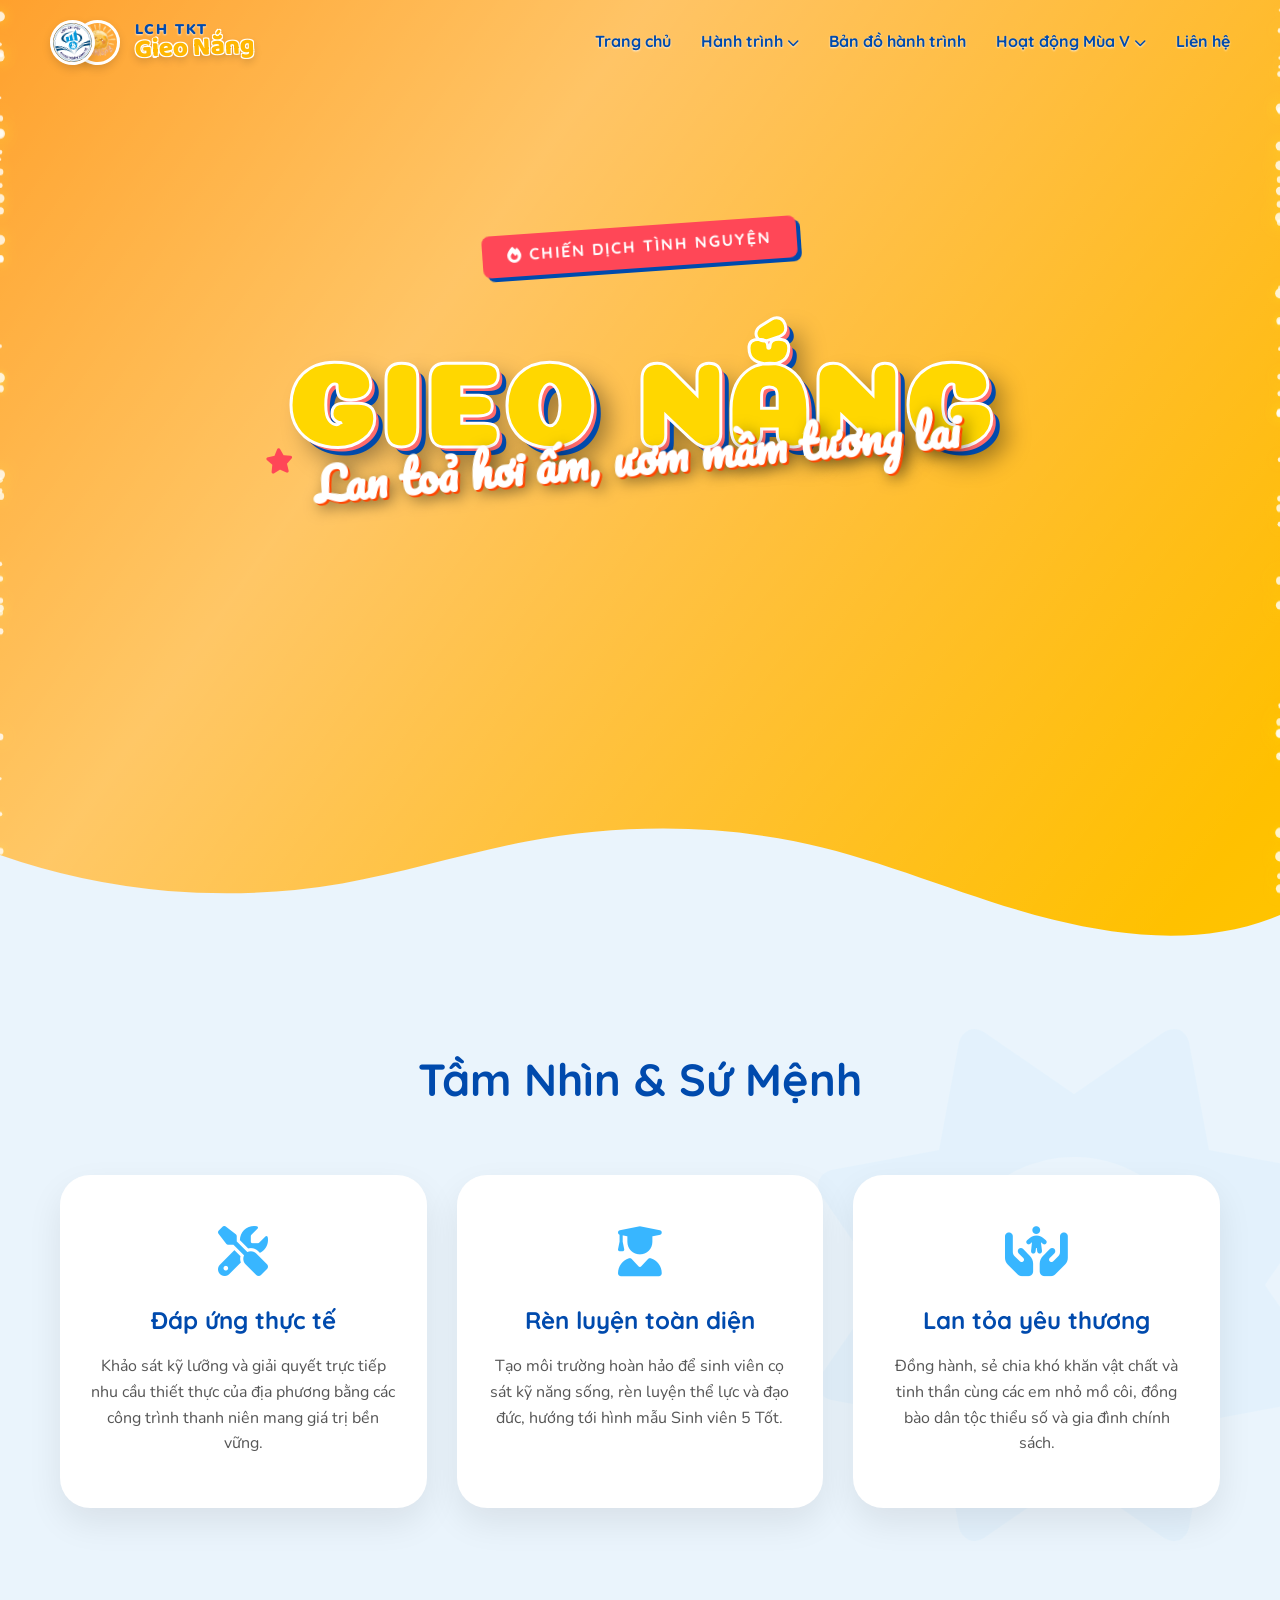
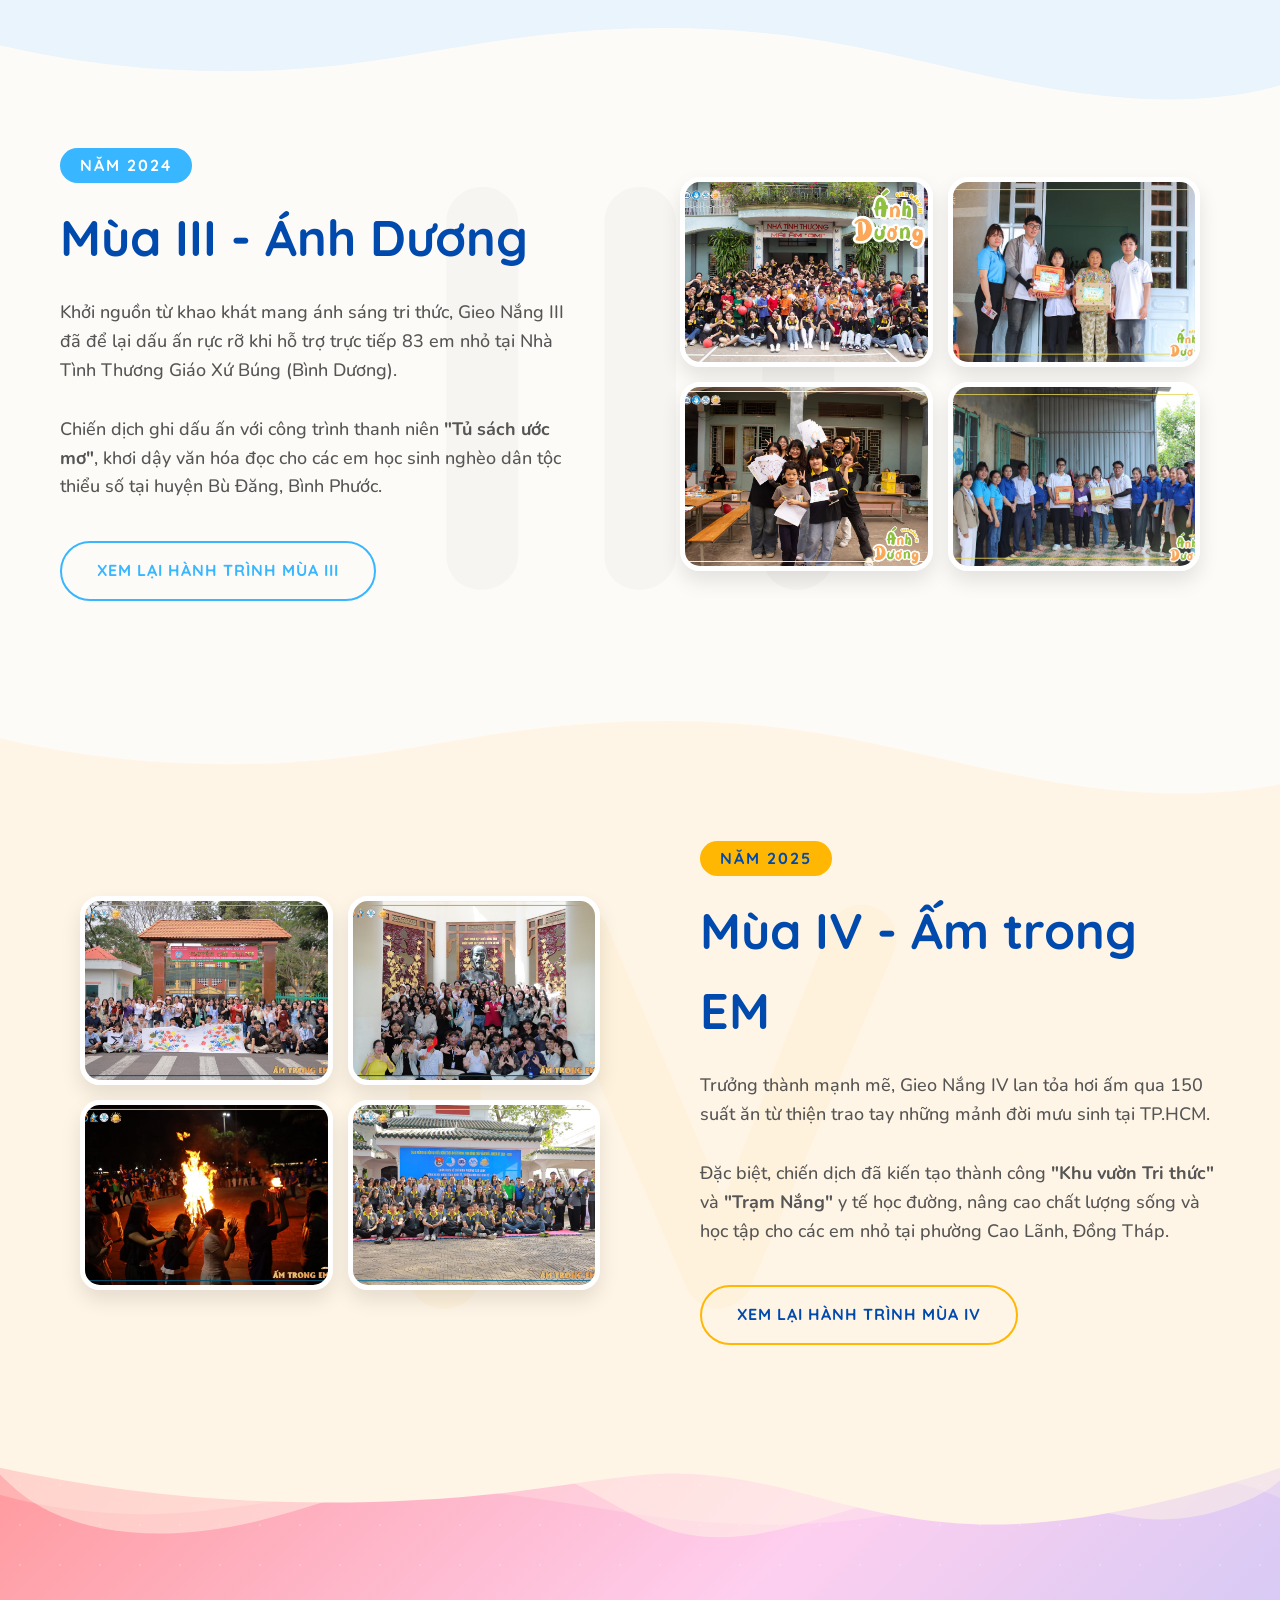
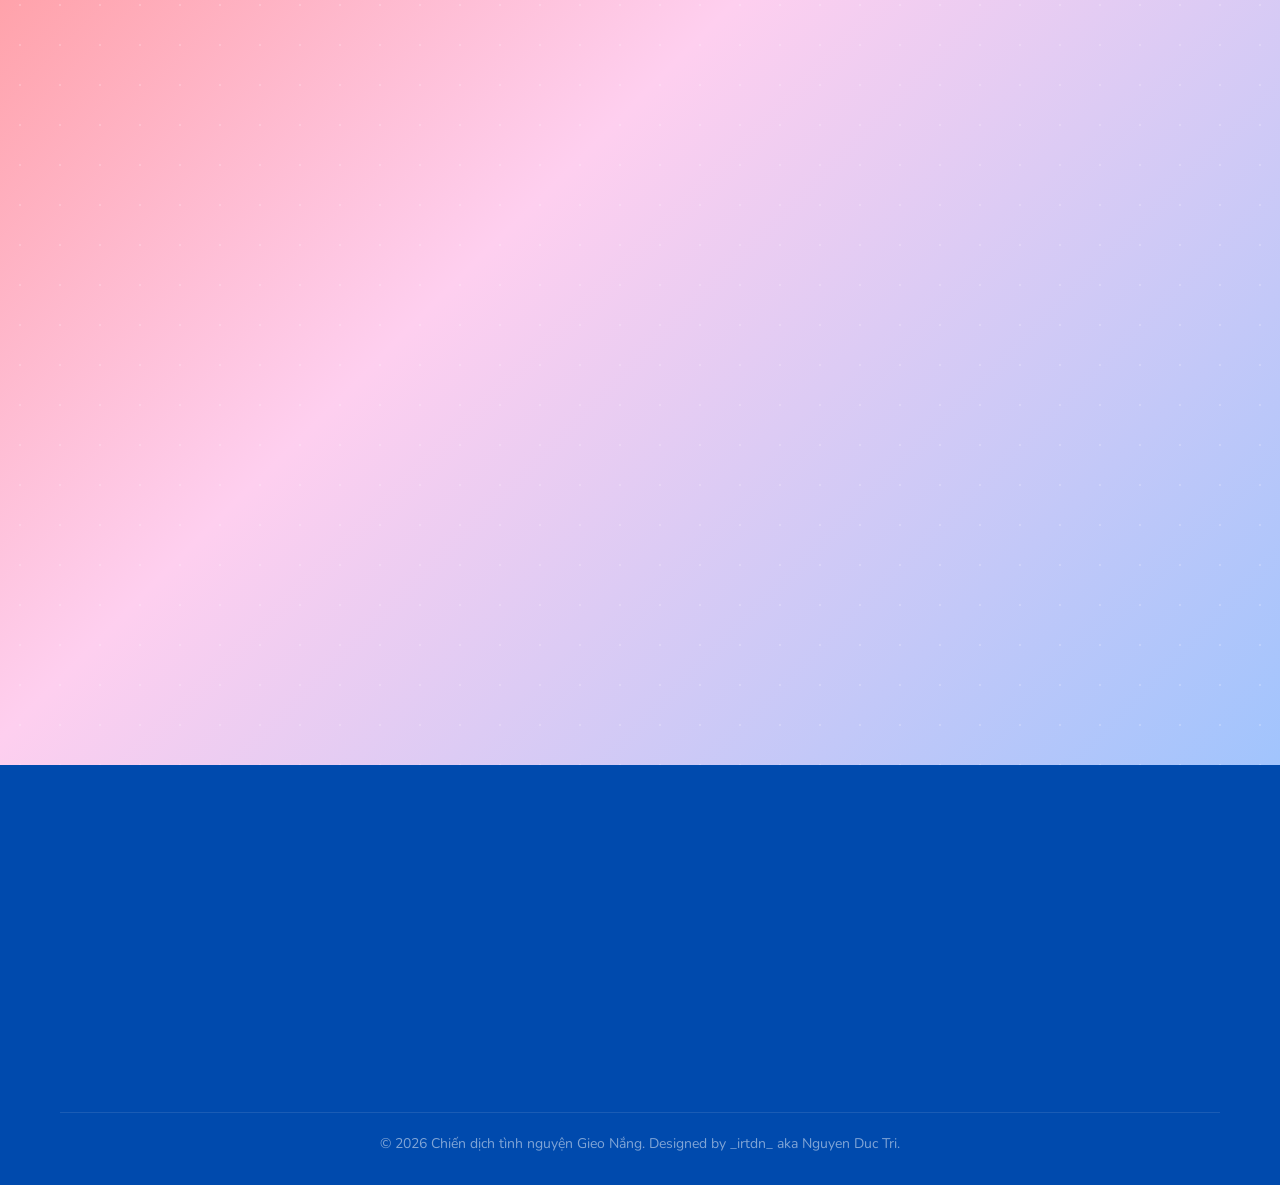
==== index.html @ f477b14f "Add files via upload" ====
<!DOCTYPE html>
<html lang="vi">
<head>
    <meta charset="UTF-8">
    <meta name="viewport" content="width=device-width, initial-scale=1.0">
    <title>Hệ sinh thái Chiến dịch Tình nguyện Gieo Nắng</title>
    
    <!-- Google Fonts -->
    <link href="https://fonts.googleapis.com/css2?family=Baloo+2:wght@700;800&family=Coiny&family=Caveat:wght@700&family=Nunito:wght@400;600;700;900&family=Quicksand:wght@600;700;800&family=Pacifico&display=swap" rel="stylesheet">
    <!-- FontAwesome -->
    <link rel="stylesheet" href="https://cdnjs.cloudflare.com/ajax/libs/font-awesome/6.4.0/css/all.min.css">
    
    <link rel="stylesheet" href="style.css">
</head>
<body>

    <!-- NAVBAR LOGO KÉP -->
    <header id="navbar">
        <div class="logo">
            <a href="index.html" class="logo-wrapper">
                <div class="logo-images">
                    <img src="images/logo-lch.png" alt="Logo LCH" class="logo-img org-logo">
                    <img src="logo/logo-gn.png" alt="Logo Gieo Nắng" class="logo-img camp-logo">
                </div>
                <div class="logo-text">
                    <span class="logo-org">LCH TKT</span>
                    <span class="logo-campaign">Gieo Nắng</span>
                </div>
            </a>
        </div>
        
        <div class="menu-toggle" id="mobile-menu"><i class="fa-solid fa-bars"></i></div>

        <ul class="nav-links">
            <li><a href="index.html" class="active">Trang chủ</a></li>
            <li class="dropdown">
                <a href="#">Hành trình <i class="fa-solid fa-chevron-down" style="font-size: 12px;"></i></a>
                <ul class="dropdown-menu">
                    <li><a href="season3.html">Gieo Nắng III - Ánh Dương</a></li>
                    <li><a href="season4.html">Gieo Nắng IV - Ấm trong EM</a></li>
                    <li><a href="season5.html" class="highlight-5">Gieo Nắng V - Sắc Ban Mai</a></li>
                </ul>
            </li>
                <!-- 1. NÚT BẢN ĐỒ HÀNH TRÌNH (MỚI) -->
    <li><a href="ĐIỀN_LINK_CỦA_BẠN_VÀO_ĐÂY" target="_blank">Bản đồ hành trình</a></li>

            <li class="dropdown">
                <a href="#">Hoạt động Mùa V <i class="fa-solid fa-chevron-down" style="font-size: 12px;"></i></a>
                <ul class="dropdown-menu">
                    <li><a href="season5.html#khoi-sac">Giải Chạy "Khởi Sắc"</a></li>
                    <li><a href="season5.html#gom-nang">Workshop "Gom Nắng"</a></li>
                    <li><a href="season5.html#trao-am">Hoạt động 1 "Trao Ấm"</a></li>
                    <li><a href="season5.html#thap-lua">Hoạt động 2 "Thắp Lửa"</a></li>
                    <li><a href="season5.html#don-ban-mai">Hoạt động 3 "Đón Ban Mai"</a></li>
                </ul>
            </li>
            <li><a href="#footer">Liên hệ</a></li>
        </ul>
    </header>

    <!-- HERO SECTION -->
    <section id="hero">
        <canvas id="particleCanvas"></canvas>
        <div class="sun-ray"></div>
        
        <div class="hero-content">
            <div class="typography-lockup">
                
                <!-- Nhãn dán đã được đẩy lên trên, không che chữ -->
                <div class="campaign-sticker">
                    <i class="fa-solid fa-fire"></i> CHIẾN DỊCH TÌNH NGUYỆN
                </div>
                
                <h1 class="hero-title">
                    <span style="--i:1">G</span>
                    <span style="--i:2">I</span>
                    <span style="--i:3">E</span>
                    <span style="--i:4">O</span>
                    <span class="space">&nbsp;</span>
                    <span style="--i:5">N</span>
                    <span style="--i:6">Ắ</span>
                    <span style="--i:7">N</span>
                    <span style="--i:8">G</span>
                </h1>
                
                <h2 class="hero-subtitle-brush">Lan toả hơi ấm, ươm mầm tương lai</h2>
                
                <i class="fa-solid fa-sparkles decor-sparkle-1"></i>
                <i class="fa-solid fa-star decor-sparkle-2"></i>
            </div>
        </div>

        <!-- MÃ SVG MỚI: 100% LƯỢN SÓNG UỐN LƯỢN RÕ RÀNG -->
        <div class="custom-shape-divider-bottom">
            <svg data-name="Layer 1" xmlns="http://www.w3.org/2000/svg" viewBox="0 0 1200 120" preserveAspectRatio="none">
                <path d="M985.66,92.83C906.67,72,823.78,31,743.84,14.19c-82.26-17.34-168.06-16.33-250.45.39-57.84,11.73-114,31.07-172,41.86A600.21,600.21,0,0,1,0,27.35V120H1200V86.67C1133.19,118.52,1055.71,111.31,985.66,92.83Z" class="shape-fill"></path>
            </svg>
        </div>
    </section>

    <!-- 1. TẦM NHÌN & SỨ MỆNH -->
    <section id="vision" class="section-padding">
        <i class="fa-solid fa-sun watermark-sun"></i>

        <div class="container">
            <div class="section-header reveal">
                <h2 class="font-title">Tầm Nhìn & Sứ Mệnh</h2>
            </div>
            <div class="grid-3">
                <div class="card-vision reveal">
                    <i class="fa-solid fa-screwdriver-wrench"></i>
                    <h3 class="font-title">Đáp ứng thực tế</h3>
                    <p>Khảo sát kỹ lưỡng và giải quyết trực tiếp nhu cầu thiết thực của địa phương bằng các công trình thanh niên mang giá trị bền vững.</p>
                </div>
                <div class="card-vision reveal delay-1">
                    <i class="fa-solid fa-user-graduate"></i>
                    <h3 class="font-title">Rèn luyện toàn diện</h3>
                    <p>Tạo môi trường hoàn hảo để sinh viên cọ sát kỹ năng sống, rèn luyện thể lực và đạo đức, hướng tới hình mẫu Sinh viên 5 Tốt.</p>
                </div>
                <div class="card-vision reveal delay-2">
                    <i class="fa-solid fa-hands-holding-child"></i>
                    <h3 class="font-title">Lan tỏa yêu thương</h3>
                    <p>Đồng hành, sẻ chia khó khăn vật chất và tinh thần cùng các em nhỏ mồ côi, đồng bào dân tộc thiểu số và gia đình chính sách.</p>
                </div>
            </div>
        </div>
    </section>

    <!-- 2. MÙA III - ÁNH DƯƠNG -->
    <section id="season3" class="section-padding">
        <div class="shape-wave-top">
            <svg viewBox="0 0 1200 120" preserveAspectRatio="none">
                <path d="M985.66,92.83C906.67,72,823.78,31,743.84,14.19c-82.26-17.34-168.06-16.33-250.45.39-57.84,11.73-114,31.07-172,41.86A600.21,600.21,0,0,1,0,27.35V0H1200V86.67C1133.19,118.52,1055.71,111.31,985.66,92.83Z" class="shape-fill"></path>
            </svg>
        </div>

        <div class="watermark-text">III</div>

        <div class="container split-layout">
            <div class="split-content reveal">
                <span class="season-tag">Năm 2024</span>
                <h2 class="font-title">Mùa III - Ánh Dương</h2>
                <p>Khởi nguồn từ khao khát mang ánh sáng tri thức, Gieo Nắng III đã để lại dấu ấn rực rỡ khi hỗ trợ trực tiếp 83 em nhỏ tại Nhà Tình Thương Giáo Xứ Búng (Bình Dương).</p>
                <p>Chiến dịch ghi dấu ấn với công trình thanh niên <b>"Tủ sách ước mơ"</b>, khơi dậy văn hóa đọc cho các em học sinh nghèo dân tộc thiểu số tại huyện Bù Đăng, Bình Phước.</p>
                <a href="season3.html" class="btn btn-outline mt-10">Xem lại hành trình Mùa III</a>
            </div>
            
            <div class="artistic-grid reveal fade-left">
                <img src="gn3/bg-gn3.jpg" alt="GN3-1">
                <img src="gn3/chung/chung3.JPG" alt="GN3-2">
                <img src="gn3/hd2-suoi/suoi12.JPG" alt="GN3-3">
                <img src="gn3/chung/chung1.JPG" alt="GN3-4">
            </div>
        </div>
    </section>

    <!-- 3. MÙA IV - ẤM TRONG EM -->
    <section id="season4" class="section-padding">
        <div class="shape-wave-top">
            <svg viewBox="0 0 1200 120" preserveAspectRatio="none">
                <path d="M321.39,56.44c58-10.79,114.16-30.13,172-41.86,82.39-16.72,168.19-17.73,250.45-.39C823.78,31,906.67,72,985.66,92.83c70.05,18.48,146.53,26.09,214.34,3V0H0V27.35A600.21,600.21,0,0,0,321.39,56.44Z" class="shape-fill"></path>
            </svg>
        </div>

        <div class="watermark-text text-yellow">IV</div>

        <div class="container split-layout reverse">
            <div class="split-content reveal">
                <span class="season-tag">Năm 2025</span>
                <h2 class="font-title">Mùa IV - Ấm trong EM</h2>
                <p>Trưởng thành mạnh mẽ, Gieo Nắng IV lan tỏa hơi ấm qua 150 suất ăn từ thiện trao tay những mảnh đời mưu sinh tại TP.HCM.</p>
                <p>Đặc biệt, chiến dịch đã kiến tạo thành công <b>"Khu vườn Tri thức"</b> và <b>"Trạm Nắng"</b> y tế học đường, nâng cao chất lượng sống và học tập cho các em nhỏ tại phường Cao Lãnh, Đồng Tháp.</p>
                <a href="season4.html" class="btn btn-outline mt-10">Xem lại hành trình Mùa IV</a>
            </div>
            
            <div class="artistic-grid reveal fade-right">
                <img src="gn4/tapthe-gn4/tapthe1.JPG" alt="GN4-1">
                <img src="gn4/tapthe-gn4/tapthe2.JPG" alt="GN4-2">
                <img src="gn4/tapthe-gn4/tapthe7.JPG" alt="GN4-3">
                <img src="gn4/tapthe-gn4/tapthe12.JPG" alt="GN4-4">
            </div>
        </div>
    </section>

    <!-- 4. MÙA V - TÂM ĐIỂM -->
    <section id="season5" class="section-padding">
        <div class="shape-wave-top">
            <svg viewBox="0 0 1200 120" preserveAspectRatio="none">
                <path d="M0,0V46.29c47.79,22.2,103.59,32.17,158,28,70.36-5.37,136.33-33.31,206.8-37.5C438.64,32.43,512.34,53.67,583,72.05c69.27,18,138.3,24.88,209.4,13.08,36.15-6,69.85-17.84,104.45-29.34C989.49,25,1113-14.29,1200,52.47V0Z" class="shape-fill opacity-25"></path>
                <path d="M0,0V15.81C13,36.92,27.64,56.86,47.69,72.05,99.41,111.27,165,111,224.58,91.58c31.15-10.15,60.09-26.07,89.67-39.8,40.92-19,84.73-46,130.83-49.67,36.26-2.85,70.9,9.42,98.6,31.56,31.77,25.39,62.32,62,103.63,73,40.44,10.79,81.35-6.69,119.13-24.28s75.16-39,116.92-43.05c59.73-5.85,113.28,22.88,168.9,38.84,30.2,8.66,59,6.17,87.09-7.5,22.43-10.89,48-26.93,60.65-49.24V0Z" class="shape-fill opacity-50"></path>
                <path d="M0,0V5.63C149.93,59,314.09,71.32,475.83,42.57c43-7.64,84.23-20.12,127.61-26.46,59-8.63,112.48,12.24,165.56,35.4C827.93,77.22,886,95.24,951.2,90c86.53-7,172.46-45.71,248.8-84.81V0Z" class="shape-fill"></path>
            </svg>
        </div>

        <div class="particles"></div>

        <div class="container reveal fade-up">
            <div class="glass-card">
                <span class="font-handwriting glow-text">🌟 Tâm điểm năm nay</span>
                <h2 class="font-title">Mùa V - Sắc Ban Mai</h2>
                <p>Tiếp nối ngọn lửa nhiệt huyết, Gieo Nắng V hứa hẹn một hành trình bùng nổ tại Làng trẻ SOS Gò Vấp và Trường TH Lam Sơn (Đồng Nai). Cùng chúng mình xây dựng "Trạm Sách Ước Mơ", "Sân chơi cho EM" và lan tỏa yêu thương ngay lúc này!</p>
                <a href="season5.html" class="btn btn-pulse">Khám phá hành trình Mùa V</a>
            </div>
        </div>
    </section>

    <!-- FOOTER -->
    <footer id="footer">
        <div class="container">
            <div class="footer-content">
                <div class="footer-box reveal">
                    <h3 class="font-title text-yellow">☀️ Cùng Góp Nắng Mùa V</h3>
                    <p class="footer-desc">Mỗi đóng góp dù nhỏ nhất đều là một tia nắng sưởi ấm mầm non tại Làng SOS Gò Vấp và Đồng Nai. Hãy chung tay cùng sinh viên Khoa Toán Kinh tế kiến tạo những công trình ý nghĩa.</p>
                    <a href="season5.html#quy-gop" class="btn btn-solid-blue">Đóng góp hiện vật & Quỹ</a>
                </div>
                <div class="footer-box reveal delay-1">
                    <h3 class="font-title text-yellow">Thông Tin Liên Hệ</h3>
                    <ul class="contact-list">
                        <li><i class="fa-solid fa-location-dot"></i> LCH Khoa Toán Kinh tế - UEL</li>
                        <li><i class="fa-solid fa-envelope"></i> lchtoankinhte@st.uel.edu.vn</li>
                        <li><i class="fa-brands fa-facebook"></i> LCH Khoa Toán Kinh Tế UEL</li>
                        <li><i class="fa-brands fa-instagram"></i> _lchtktuel_</li>
                    </ul>
                </div>
            </div>
            <div class="copyright">
                &copy; 2026 Chiến dịch tình nguyện Gieo Nắng. Designed by _irtdn_ aka Nguyen Duc Tri.
            </div>
        </div>
    </footer>

    <script src="script.js"></script>
</body>
</html>
---- style.css ----
/* =========================================
   1. VARIABLES & BASE SETUP
========================================= */
:root {
    --sky-blue: #38B6FF;
    --navy: #004AAD;
    --yellow: #FFB703;
    --white: #FFFFFF;
    
    --bg-vision: #EAF4FC; 
    --bg-ss3: #FDFBF7; 
    --bg-ss4: #FFF5E6; 
    --bg-ss5-grad: linear-gradient(135deg, #FF9A9E 0%, #FECFEF 40%, #A1C4FD 100%);
    
    --text-dark: #333333;
    --text-gray: #555555;
    
    --shadow-card: 0 15px 35px rgba(0,0,0,0.08);
    --radius-lg: 30px;
}

* { margin: 0; padding: 0; box-sizing: border-box; }
html { scroll-behavior: smooth; }

/* FIX LỖI SCROLL NGANG: Khóa trục X tuyệt đối */
html, body { 
    font-family: 'Nunito', sans-serif; 
    color: var(--text-gray); 
    overflow-x: hidden; 
    width: 100%;
    max-width: 100vw;
    line-height: 1.6; 
}

h1, h2, h3, h4, .font-title { font-family: 'Quicksand', sans-serif; color: var(--navy); }
.font-handwriting { font-family: 'Pacifico', cursive; color: var(--yellow); }
.text-yellow { color: var(--yellow) !important; }
.mt-10 { margin-top: 10px; }

a { text-decoration: none; color: inherit; }
ul { list-style: none; }

.container { max-width: 1200px; margin: 0 auto; padding: 0 20px; position: relative; z-index: 2; }
.section-padding { padding: 120px 0; position: relative; overflow: hidden; }

/* Buttons */
.btn { 
    display: inline-block; padding: 15px 35px; border-radius: 40px; 
    font-weight: 800; font-family: 'Quicksand'; transition: 0.3s; 
    text-transform: uppercase; letter-spacing: 1px; cursor: pointer; 
}
.btn-outline { border: 2px solid var(--sky-blue); color: var(--sky-blue); }
.btn-outline:hover { 
    background: var(--sky-blue); color: var(--white); 
    transform: translateY(-5px); box-shadow: 0 10px 20px rgba(56, 182, 255, 0.3); 
}
.btn-solid-blue { background: var(--sky-blue); color: var(--white); border: 2px solid transparent;}
.btn-solid-blue:hover { background: var(--yellow); color: var(--navy); transform: translateY(-3px);}

/* =========================================
   2. HEADER & LOGO (Giao diện PC - Dàn ngang mặc định)
========================================= */
header { 
    position: fixed; top: 0; left: 0; width: 100%; 
    display: flex; justify-content: space-between; align-items: center; 
    padding: 20px 50px; z-index: 1000; transition: 0.4s; 
}
header.scrolled { 
    background: rgba(255,255,255,0.95); backdrop-filter: blur(10px); 
    box-shadow: 0 5px 20px rgba(0,0,0,0.05); padding: 15px 50px; 
}

.logo-wrapper { display: flex; align-items: center; gap: 15px; cursor: pointer; }
.logo-images { position: relative; width: 70px; height: 45px; }
.logo-img { 
    position: absolute; width: 45px; height: 45px; border-radius: 50%; 
    border: 3px solid #fff; box-shadow: 0 4px 10px rgba(0,0,0,0.15); 
    transition: 0.4s cubic-bezier(0.68, -0.55, 0.265, 1.55); object-fit: cover;
}
.org-logo { left: 0; z-index: 2; transform: rotate(-10deg); }
.camp-logo { left: 25px; z-index: 1; transform: rotate(10deg); }

.logo-wrapper:hover .org-logo { transform: translateY(-5px) rotate(-20deg) scale(1.1); z-index: 3;}
.logo-wrapper:hover .camp-logo { transform: translateY(5px) rotate(25deg) scale(1.1); z-index: 3;}

.logo-text { display: flex; flex-direction: column; justify-content: center; line-height: 1; }
.logo-org { font-family: 'Nunito', sans-serif; font-size: 14px; font-weight: 900; color: var(--navy); letter-spacing: 2px; text-shadow: 0 1px 2px rgba(255,255,255,0.8);}
.logo-campaign { font-family: 'Baloo 2', cursive; font-size: 26px; font-weight: 800; color: var(--yellow); text-shadow: -1px 1px 0 #fff, 1px 1px 0 #fff, 1px -1px 0 #fff, -1px -1px 0 #fff, 0 4px 8px rgba(0,0,0,0.2); transform: translateY(-2px) rotate(-2deg); }

header.scrolled .logo-org { text-shadow: none; }
header.scrolled .logo-campaign { text-shadow: none; transform: translateY(-2px) rotate(0); }

/* Nav PC giữ nguyên */
.nav-links { display: flex; gap: 30px; align-items: center; }
.nav-links > li > a { 
    font-weight: 700; font-family: 'Quicksand'; font-size: 16px; 
    transition: 0.3s; text-shadow: 0 1px 2px rgba(255,255,255,0.8); color: var(--navy);
}
header.scrolled .nav-links > li > a { text-shadow: none; }
.nav-links > li > a:hover { color: var(--yellow); }

.dropdown { position: relative; }
.dropdown-menu { 
    position: absolute; top: 150%; left: 0; background: var(--white); 
    min-width: 260px; box-shadow: var(--shadow-card); border-radius: 15px; 
    opacity: 0; visibility: hidden; transform: translateY(10px); 
    transition: 0.3s; overflow: hidden; border: 1px solid #eee; 
}
.dropdown:hover .dropdown-menu { opacity: 1; visibility: visible; transform: translateY(0); top: 100%; }
.dropdown-menu li a { display: block; padding: 15px 20px; font-weight: 600; border-bottom: 1px solid #f1f1f1; transition: 0.3s; color: var(--text-dark);}
.dropdown-menu li a:hover { background: var(--bg-vision); color: var(--navy); padding-left: 25px; }
.highlight-5 { color: var(--yellow) !important; font-weight: 800 !important; }

/* Nút Hamburger ẩn trên PC */
.menu-toggle { display: none; cursor: pointer; font-size: 24px; color: var(--navy); }

/* =========================================
   3. HERO SECTION
========================================= */
#hero { 
    min-height: 105vh; padding-bottom: 15vh;
    position: relative; display: flex; 
    justify-content: center; align-items: center; text-align: center; 
    overflow: hidden; 
    background: linear-gradient(-45deg, #38B6FF, #FFF5E6, #FFD700, #FF8C00);
    background-size: 400% 400%;
    animation: gradientBG 12s ease infinite;
    width: 100vw; max-width: 100%;
}
@keyframes gradientBG { 0%, 100% { background-position: 0% 50%; } 50% { background-position: 100% 50%; } }

.sun-ray {
    position: absolute; top: -50%; left: -50%;
    width: 150%; height: 200%;
    background: linear-gradient(to right, rgba(255,255,255,0) 0%, rgba(255,255,255,0.4) 50%, rgba(255,255,255,0) 100%);
    transform: rotate(35deg); pointer-events: none; z-index: 2;
    animation: sweepRay 7s infinite linear;
}
@keyframes sweepRay { 0% { left: -100%; opacity: 0; } 20% { opacity: 1; } 40%, 100% { left: 150%; opacity: 0; } }

#particleCanvas { position: absolute; top: 0; left: 0; width: 100%; height: 100%; z-index: 1; pointer-events: none; }

.hero-content { position: relative; z-index: 10; margin-top: -10vh; width: 100%; display: flex; justify-content: center; }

.typography-lockup {
    position: relative;
    display: flex;
    flex-direction: column;
    align-items: center; 
    max-width: 95vw;
}

.campaign-sticker {
    position: relative; 
    background: #FF4757; 
    color: #FFF;
    font-family: 'Quicksand', sans-serif;
    font-weight: 800;
    font-size: clamp(12px, 1.5vw, 16px);
    text-transform: uppercase;
    letter-spacing: 2px;
    padding: 8px 25px;
    border-radius: 8px;
    box-shadow: 4px 4px 0 #004AAD;
    transform: rotate(-4deg);
    z-index: 20;
    margin-bottom: clamp(20px, 5vw, 70px); 
    animation: popSticker 0.6s cubic-bezier(0.175, 0.885, 0.32, 1.275) forwards;
    animation-delay: 1s;
    opacity: 0;
}
@keyframes popSticker {
    0% { transform: scale(0) rotate(20deg); opacity: 0; }
    100% { transform: scale(1) rotate(-4deg); opacity: 1; }
}

.hero-title {
    font-family: 'Coiny', cursive;
    font-size: clamp(45px, 9vw, 140px);
    margin: 0; line-height: 1;
    letter-spacing: 2px;
    display: flex;
    flex-wrap: wrap; 
    justify-content: center;
    z-index: 10;
}

.hero-title span {
    display: inline-block;
    color: #FFD700; 
    -webkit-text-stroke: 3px #FFFFFF; 
    text-shadow: 4px 4px 0 #FF6B6B, 8px 8px 0 #004AAD, 15px 15px 25px rgba(0,0,0,0.4);
    animation: waveText 3s ease-in-out infinite;
    animation-delay: calc(var(--i) * 0.15s);
    transform-origin: bottom center;
}
.hero-title span.space { width: 3vw; } 

@keyframes waveText {
    0%, 100% { transform: translateY(0) rotate(-2deg); }
    50% { transform: translateY(-20px) rotate(3deg) scale(1.05); }
}

.hero-subtitle-brush {
    font-family: 'Pacifico', cursive; 
    font-size: clamp(20px, 3.5vw, 45px);
    color: #FFFFFF;
    position: relative; 
    align-self: flex-end; 
    margin-top: -25px; 
    margin-right: 5%;
    transform: rotate(-5deg);
    text-shadow: 2px 2px 0px #FF4500, 5px 5px 15px rgba(0,0,0,0.5);
    opacity: 0; z-index: 15;
    animation: slideUpBrush 1s ease forwards;
    animation-delay: 1.5s; 
}
@keyframes slideUpBrush {
    0% { transform: translateY(40px) rotate(-5deg) scale(0.9); opacity: 0; }
    100% { transform: translateY(0) rotate(-5deg) scale(1); opacity: 1; }
}

.decor-sparkle-1 { position: absolute; top: -10px; right: 10%; color: #FFF; font-size: 30px; opacity: 0; animation: popSticker 0.5s forwards 1.2s; filter: drop-shadow(0 0 10px #FFD700);}
.decor-sparkle-2 { position: absolute; bottom: 20px; left: -20px; color: #FF4757; font-size: 25px; opacity: 0; animation: popSticker 0.5s forwards 1.4s;}

/* FIX OVERFLOW TỪ SVG CẮT KÈM */
.custom-shape-divider-bottom { 
    position: absolute; 
    bottom: -2px; 
    left: 0; 
    width: 100%; 
    overflow: hidden; 
    line-height: 0; 
    z-index: 5;
}
.custom-shape-divider-bottom svg { 
    display: block; 
    width: calc(100% + 5px); 
    height: 120px; 
    margin-left: -2px;
} 
.custom-shape-divider-bottom .shape-fill { fill: var(--bg-vision); } 

/* =========================================
   4. TẦM NHÌN & SỨ MỆNH
========================================= */
#vision { 
    background-color: var(--bg-vision); 
    margin-top: -2px; 
    padding-top: 100px; 
    position: relative; z-index: 10; 
}
.watermark-sun { position: absolute; right: -50px; top: 50%; transform: translateY(-50%); font-size: clamp(300px, 40vw, 600px); color: var(--sky-blue); opacity: 0.03; pointer-events: none; z-index: 0; }

.section-header { text-align: center; margin-bottom: 60px; }
.section-header h2 { font-size: clamp(32px, 4vw, 45px); }

.grid-3 { display: grid; grid-template-columns: repeat(3, 1fr); gap: 30px; }
.card-vision { 
    background: var(--white); padding: 50px 30px; border-radius: var(--radius-lg); 
    text-align: center; box-shadow: var(--shadow-card); transition: 0.4s; 
    position: relative; z-index: 2; border: 1px solid rgba(255,255,255,0.5);
}
.card-vision:hover { transform: translateY(-15px); box-shadow: 0 25px 50px rgba(0,74,173,0.15); border-color: var(--sky-blue); }
.card-vision i { font-size: 50px; color: var(--sky-blue); margin-bottom: 25px; transition: 0.3s; }
.card-vision:hover i { color: var(--yellow); transform: scale(1.1); }
.card-vision h3 { font-size: 24px; margin-bottom: 15px; }

.shape-wave-top { position: absolute; top: -1px; left: 0; width: 100%; overflow: hidden; line-height: 0; z-index: 5;}
.shape-wave-top svg { display: block; width: calc(100% + 2px); height: 80px; }
.shape-fill { fill: var(--bg-vision); } 

/* =========================================
   5. MÙA III & IV
========================================= */
#season3 { background: var(--bg-ss3); }
#season3 .shape-fill { fill: var(--bg-vision); } 

#season4 { background: var(--bg-ss4); }
#season4 .shape-fill { fill: var(--bg-ss3); } 

.watermark-text { 
    position: absolute; font-family: 'Quicksand'; font-weight: 800; 
    font-size: clamp(150px, 45vw, 50vw); color: #000; opacity: 0.02; line-height: 1; 
    top: 50%; left: 50%; transform: translate(-50%, -50%); 
    pointer-events: none; z-index: 0; user-select: none;
}

.split-layout { display: flex; align-items: center; gap: 80px; }
.reverse { flex-direction: row-reverse; }

.split-content { flex: 1; position: relative; z-index: 2; }
.season-tag { 
    display: inline-block; padding: 5px 20px; background: var(--sky-blue); color: #fff; 
    border-radius: 20px; font-weight: 700; margin-bottom: 15px; 
    text-transform: uppercase; font-family: 'Quicksand'; letter-spacing: 2px;
}
.split-content h2 { font-size: clamp(35px, 4vw, 50px); margin-bottom: 20px; }
.split-content p { font-size: 18px; margin-bottom: 30px; font-weight: 500; }

#season4 .season-tag { background: var(--yellow); color: var(--navy); }
#season4 .btn-outline { border-color: var(--yellow); color: var(--navy); }
#season4 .btn-outline:hover { background: var(--yellow); color: var(--white); box-shadow: 0 10px 20px rgba(255, 183, 3, 0.3);}
#season4 .watermark-text { color: var(--yellow); opacity: 0.04;}

.artistic-grid { flex: 1; display: grid; grid-template-columns: repeat(2, 1fr); gap: 15px; position: relative; z-index: 2; padding: 20px;}
.artistic-grid img { 
    width: 100%; 
    aspect-ratio: 4 / 3; 
    height: auto; 
    object-fit: cover; border-radius: 20px; 
    box-shadow: 0 10px 20px rgba(0,0,0,0.1); transition: 0.4s; border: 5px solid #fff; 
}
@keyframes floatArt { 0%, 100% { transform: translateY(0) rotate(var(--rot)); } 50% { transform: translateY(-15px) rotate(calc(var(--rot) + 2deg)); } }

.artistic-grid img:nth-child(1) { --rot: -4deg; animation: floatArt 6s ease-in-out infinite; }
.artistic-grid img:nth-child(2) { --rot: 3deg; animation: floatArt 7s ease-in-out infinite 1s; }
.artistic-grid img:nth-child(3) { --rot: 5deg; animation: floatArt 5s ease-in-out infinite 0.5s; }
.artistic-grid img:nth-child(4) { --rot: -2deg; animation: floatArt 8s ease-in-out infinite 1.5s; }

.artistic-grid:hover img { animation-play-state: paused; } 
.artistic-grid img:hover { transform: scale(1.1) rotate(0) !important; z-index: 10; box-shadow: 0 20px 40px rgba(0,0,0,0.2); }

/* =========================================
   6. MÙA V - TÂM ĐIỂM
========================================= */
#season5 { 
    background: var(--bg-ss5-grad); display: flex; align-items: center; 
    justify-content: center; min-height: 100vh; position: relative;
    overflow: hidden;
}
#season5 .shape-fill { fill: var(--bg-ss4); }

.opacity-25 { opacity: 0.25; }
.opacity-50 { opacity: 0.50; }

.particles { 
    position: absolute; width: 100%; height: 100%; top: 0; left: 0; 
    background-image: radial-gradient(#fff 1.5px, transparent 1.5px); 
    background-size: 40px 40px; opacity: 0.2; animation: drift 20s linear infinite; pointer-events: none;
}
@keyframes drift { from { transform: translateY(0); } to { transform: translateY(-40px); } }

.glass-card {
    background: rgba(255, 255, 255, 0.25);
    backdrop-filter: blur(20px); -webkit-backdrop-filter: blur(20px);
    border: 1px solid rgba(255, 255, 255, 0.5);
    border-radius: 40px; padding: 80px 40px; text-align: center;
    max-width: 900px; margin: 0 auto;
    box-shadow: 0 30px 60px rgba(0,0,0,0.1);
    position: relative; z-index: 2;
    animation: floatGlass 6s ease-in-out infinite alternate;
}
@keyframes floatGlass { 0% { transform: translateY(0); } 100% { transform: translateY(-15px); } }

.glow-text { font-size: clamp(24px, 3vw, 35px); text-shadow: 1px 1px 2px rgba(0,0,0,0.2); display: block; margin-bottom: 10px;}
.glass-card h2 { font-size: clamp(38px, 5vw, 60px); color: var(--navy); margin: 0 0 20px; }
.glass-card p { font-size: clamp(16px, 2vw, 20px); color: var(--text-dark); margin-bottom: 40px; font-weight: 600; }

.btn-pulse {
    background: var(--navy); color: var(--white); padding: 18px 45px;
    border-radius: 50px; font-weight: 800; font-family: 'Quicksand'; font-size: clamp(14px, 1.5vw, 18px);
    text-transform: uppercase; display: inline-block; transition: 0.3s;
    animation: pulse-glow 2s infinite; border: 3px solid #fff; cursor: pointer;
}
.btn-pulse:hover { 
    background: var(--yellow); color: var(--navy); border-color: var(--navy); 
    animation: none; transform: scale(1.05); 
}
@keyframes pulse-glow {
    0% { box-shadow: 0 0 0 0 rgba(255, 255, 255, 0.7); }
    70% { box-shadow: 0 0 0 25px rgba(255, 255, 255, 0); }
    100% { box-shadow: 0 0 0 0 rgba(255, 255, 255, 0); }
}

/* =========================================
   7. FOOTER
========================================= */
footer { background: var(--navy); color: #fff; padding: 80px 0 30px; }
.footer-content { 
    display: grid; grid-template-columns: 1.5fr 1fr; gap: 50px; 
    padding-bottom: 40px; border-bottom: 1px solid rgba(255,255,255,0.1); 
}
.footer-content h3 { font-size: 28px; margin-bottom: 20px; }
.footer-desc { margin-bottom: 20px; font-weight: 500; color: #E1F2FF; }

.contact-list li { margin-bottom: 15px; font-size: 16px; font-weight: 600; display: flex; align-items: center; gap: 15px; color: #E1F2FF;}
.contact-list i { color: var(--yellow); font-size: 20px;}
.copyright { text-align: center; margin-top: 20px; color: rgba(255,255,255,0.5); font-size: 14px; }

/* =========================================
   8. ANIMATIONS & RESPONSIVE FIXES 
========================================= */
.reveal { opacity: 0; transform: translateY(80px); transition: all 0.8s cubic-bezier(0.5, 0, 0, 1); }
.reveal.active { opacity: 1; transform: translateY(0); }
.fade-left { transform: translateX(80px); }
.fade-right { transform: translateX(-80px); }
.fade-up { transform: translateY(60px); }
.delay-1 { transition-delay: 0.15s; }
.delay-2 { transition-delay: 0.3s; }

/* VÙNG ĐỆM: Màn hình Laptop 14 inch - 13 inch */
@media (max-width: 1200px) {
    header { padding: 15px 30px; }
    header.scrolled { padding: 15px 30px; }
    .nav-links { gap: 20px; }
    .split-layout { gap: 40px; }
    .card-vision { padding: 40px 20px; }
    .glass-card { padding: 60px 30px; }
}

/* ĐẠI PHẪU MOBILE & TABLET */
@media (max-width: 992px) {
    .section-padding { padding: 80px 0; }
    
    .grid-3 { grid-template-columns: 1fr; gap: 30px; }
    .split-layout { flex-direction: column !important; text-align: center; gap: 40px;}
    
    .artistic-grid { width: 100%; max-width: 600px; margin: 0 auto; gap: 10px; padding: 10px; }
    
    .footer-content { grid-template-columns: 1fr; text-align: center; gap: 30px; }
    .contact-list li { justify-content: center; }
}

/* XỬ LÝ LỖI ĐÈ CHỮ, NAVBAR MÀN HÌNH NHỎ (MOBILE < 768px) */
@media (max-width: 768px) {
    /* 1. Fix nhãn dán: đẩy hẳn lên cao, tạo vùng thở cách xa chữ */
    .campaign-sticker { 
        font-size: 11px; 
        padding: 6px 18px; 
        margin-bottom: 35px; /* Quan trọng: Đẩy giãn lên trên */
    }
    
    /* Chữ GIEO NẮNG thu lại nhẹ */
    .hero-title { gap: 5px; }
    .hero-title span { -webkit-text-stroke: 1px #fff; text-shadow: 2px 2px 0 #FF6B6B, 4px 4px 0 #004AAD, 5px 5px 10px rgba(0,0,0,0.4); }
    
    /* 2. Fix Subtitle: Xóa margin-top âm của PC, đẩy xuống dưới */
    .hero-subtitle-brush { 
        margin-top: 15px; /* Quan trọng: Đẩy xuống tạo khoảng cách */
        margin-right: 0; 
        align-self: center; 
        text-align: center; 
        bottom: 0; 
        font-size: 24px;
    }
    
    /* Ẩn các họa tiết rườm rà trên Mobile */
    .decor-sparkle-1, .decor-sparkle-2 { display: none; }

    /* Fix Header / Menu Điện thoại */
    header { padding: 15px 20px; }
    header.scrolled { padding: 10px 20px; }
    .logo-images { width: 55px; height: 35px; }
    .logo-img { width: 35px; height: 35px; }
    .camp-logo { left: 20px; }
    .logo-org { font-size: 11px; }
    .logo-campaign { font-size: 20px; }

    /* BẬT MENU HAMBURGER (Chỉ áp dụng trên mobile) */
    .menu-toggle { display: block; }
    .nav-links { 
        display: none; flex-direction: column; position: absolute; 
        top: 100%; left: 0; width: 100%; background: #fff; 
        box-shadow: 0 10px 20px rgba(0,0,0,0.1); 
        padding: 0; gap: 0;
    }
    .nav-links.active { display: flex; }
    .nav-links li { width: 100%; border-bottom: 1px solid #eee; }
    .nav-links li a { display: block; padding: 15px; text-align: center; color: var(--navy) !important; text-shadow: none !important; }
    
    .dropdown-menu { position: static; box-shadow: none; display: none; border: none; background: #fafafa; min-width: 100%;}
    .dropdown:hover .dropdown-menu { display: block; }
    
    /* Cấu hình lại các khoảng cách/kích thước khác */
    .glass-card { padding: 40px 20px; animation: none; border-radius: 20px; }
    .split-content p { font-size: 16px; margin-bottom: 20px; }
    .btn { padding: 12px 25px; font-size: 14px;}
}
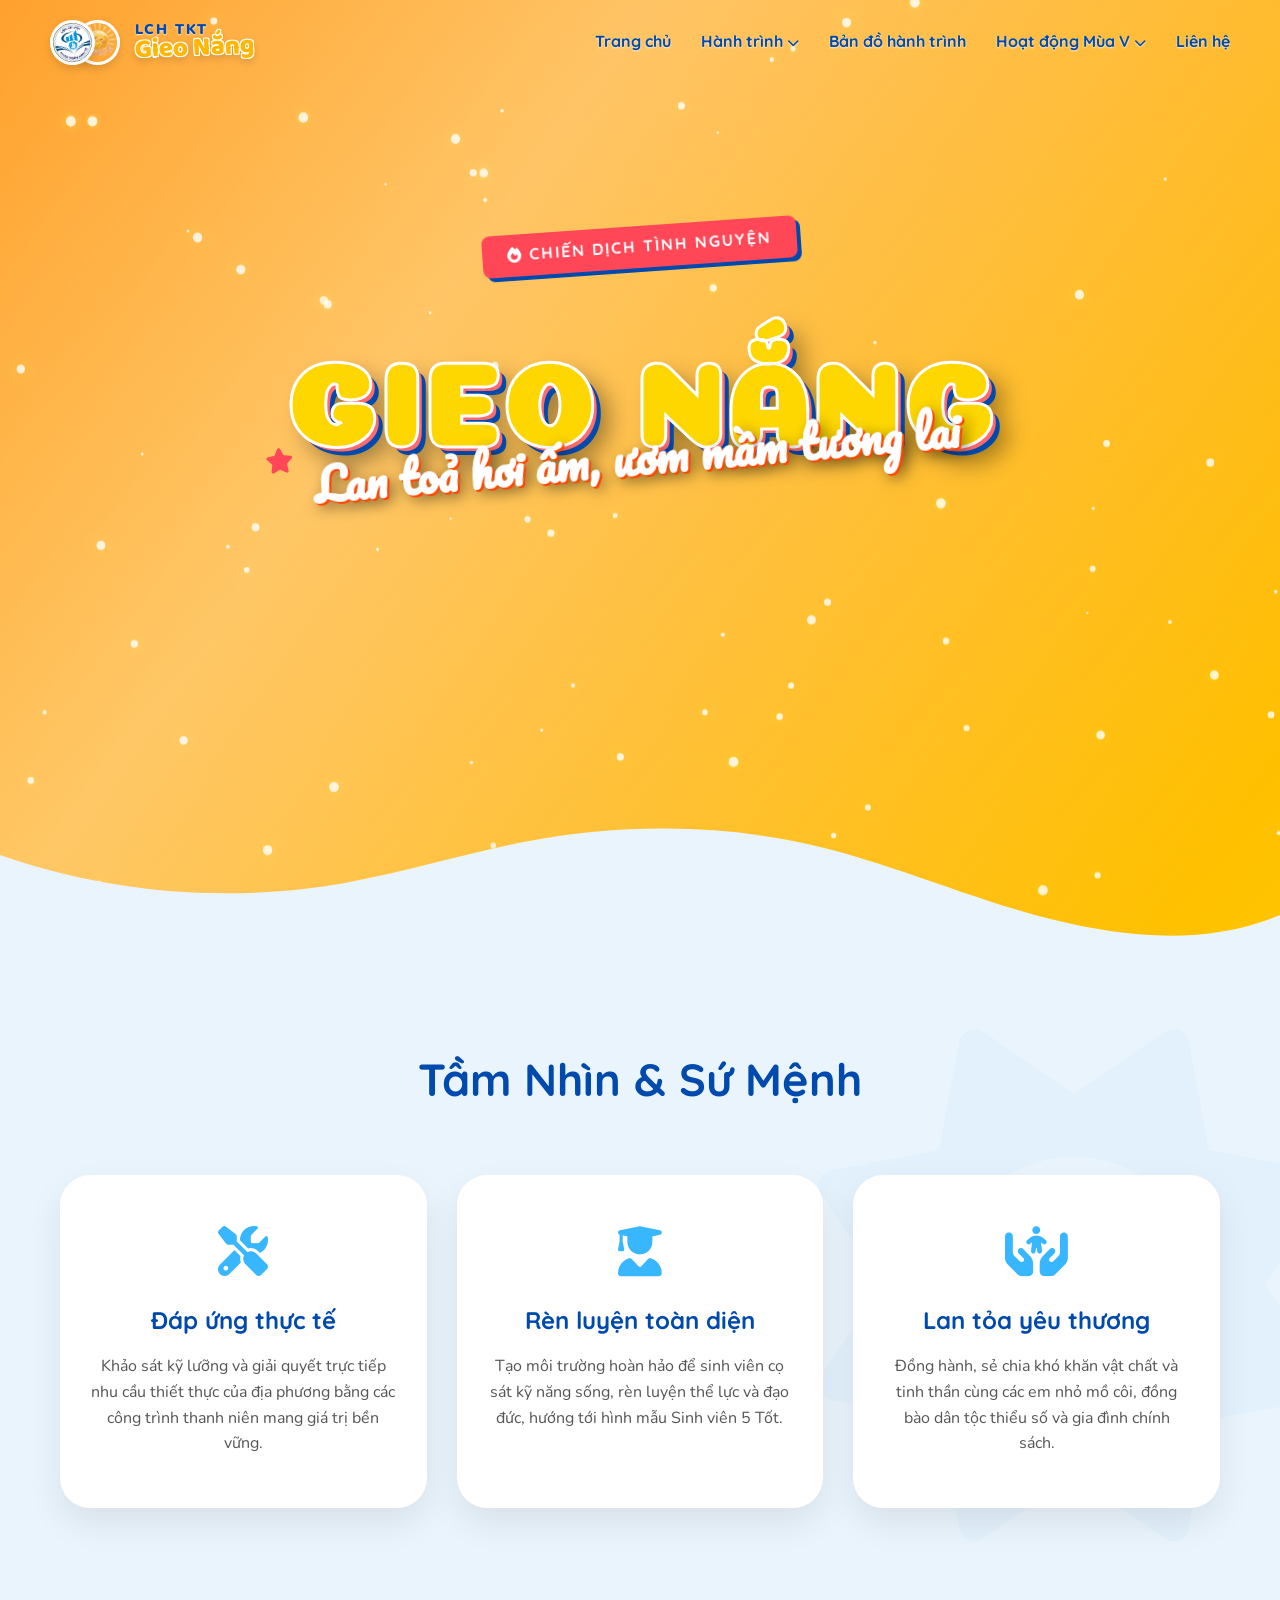
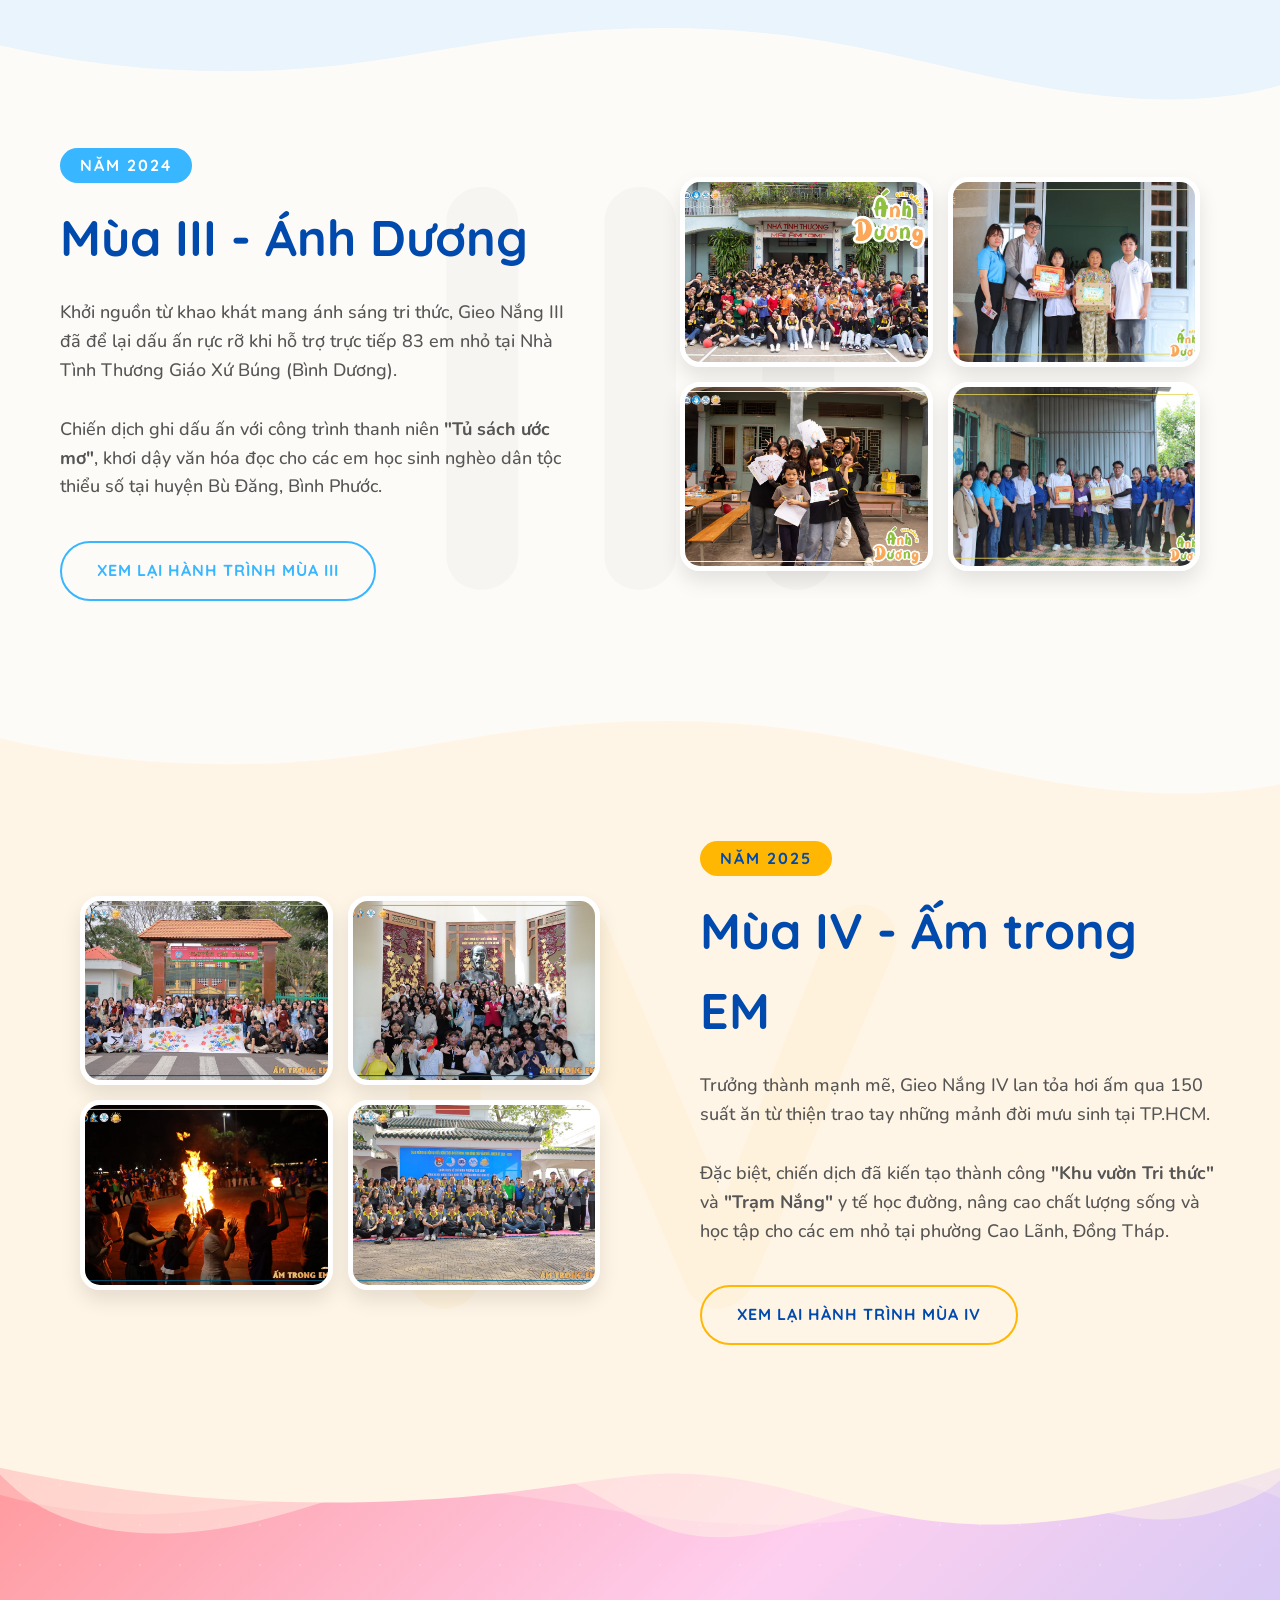
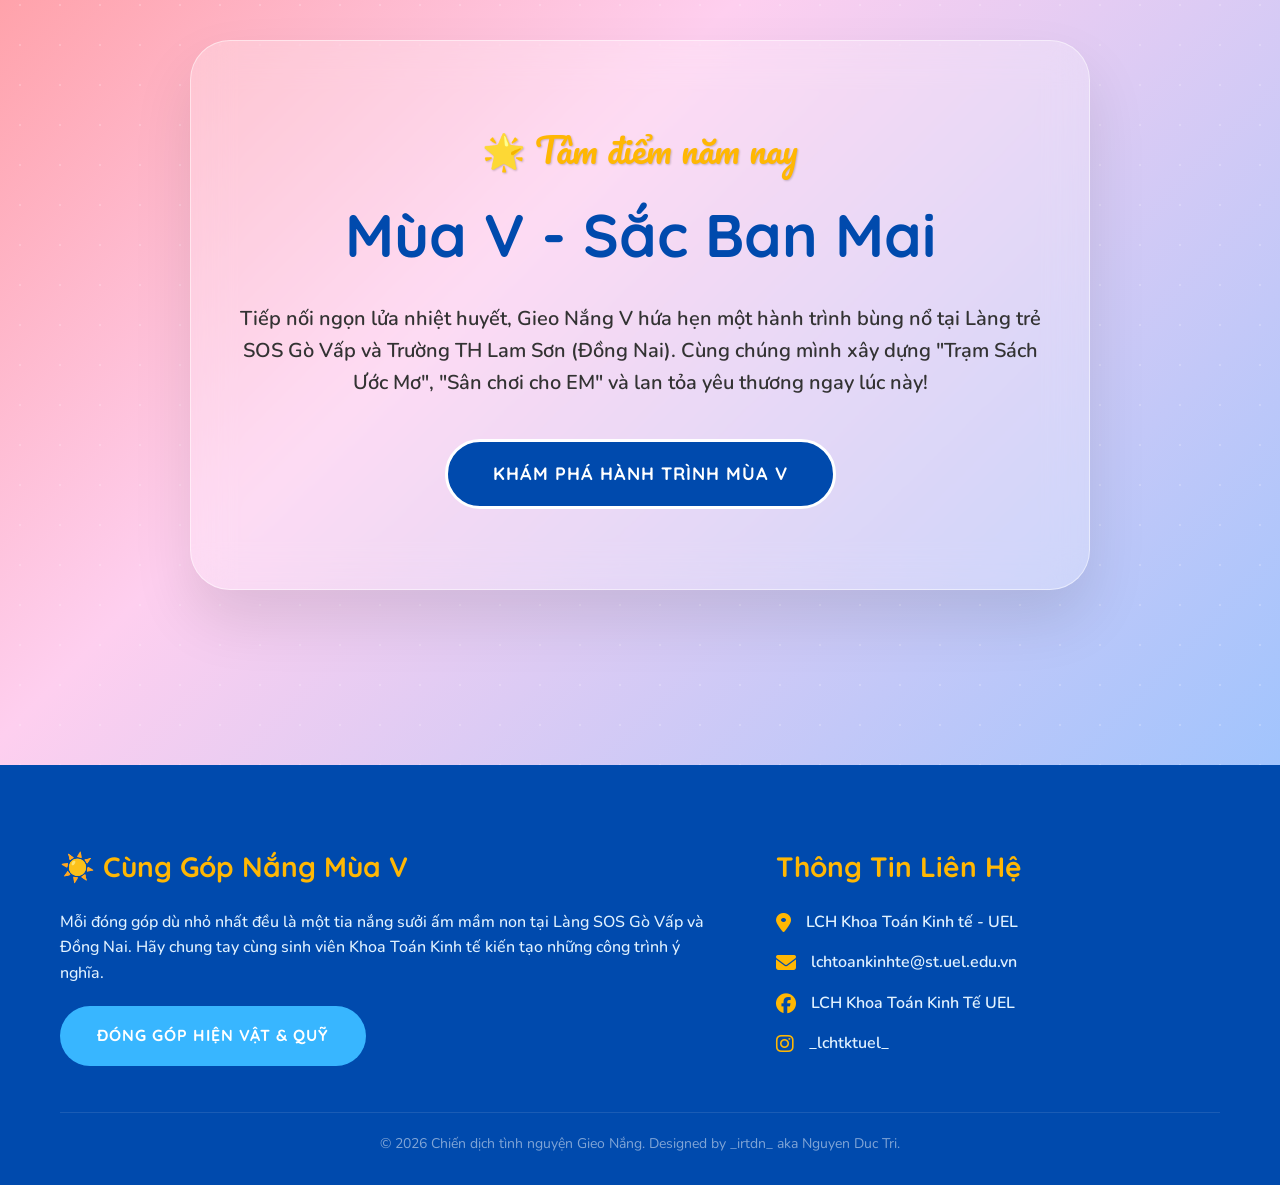
==== commit 1f4c5d33: "Update index.html" ====
--- a/index.html
+++ b/index.html
@@ -4,7 +4,7 @@
     <meta charset="UTF-8">
     <meta name="viewport" content="width=device-width, initial-scale=1.0">
     <title>Hệ sinh thái Chiến dịch Tình nguyện Gieo Nắng</title>
-    
+    <link rel="icon" type="image/png" href="logo/logo-gn.png">
     <!-- Google Fonts -->
     <link href="https://fonts.googleapis.com/css2?family=Baloo+2:wght@700;800&family=Coiny&family=Caveat:wght@700&family=Nunito:wght@400;600;700;900&family=Quicksand:wght@600;700;800&family=Pacifico&display=swap" rel="stylesheet">
     <!-- FontAwesome -->
@@ -231,4 +231,4 @@
 
     <script src="script.js"></script>
 </body>
-</html>+</html>
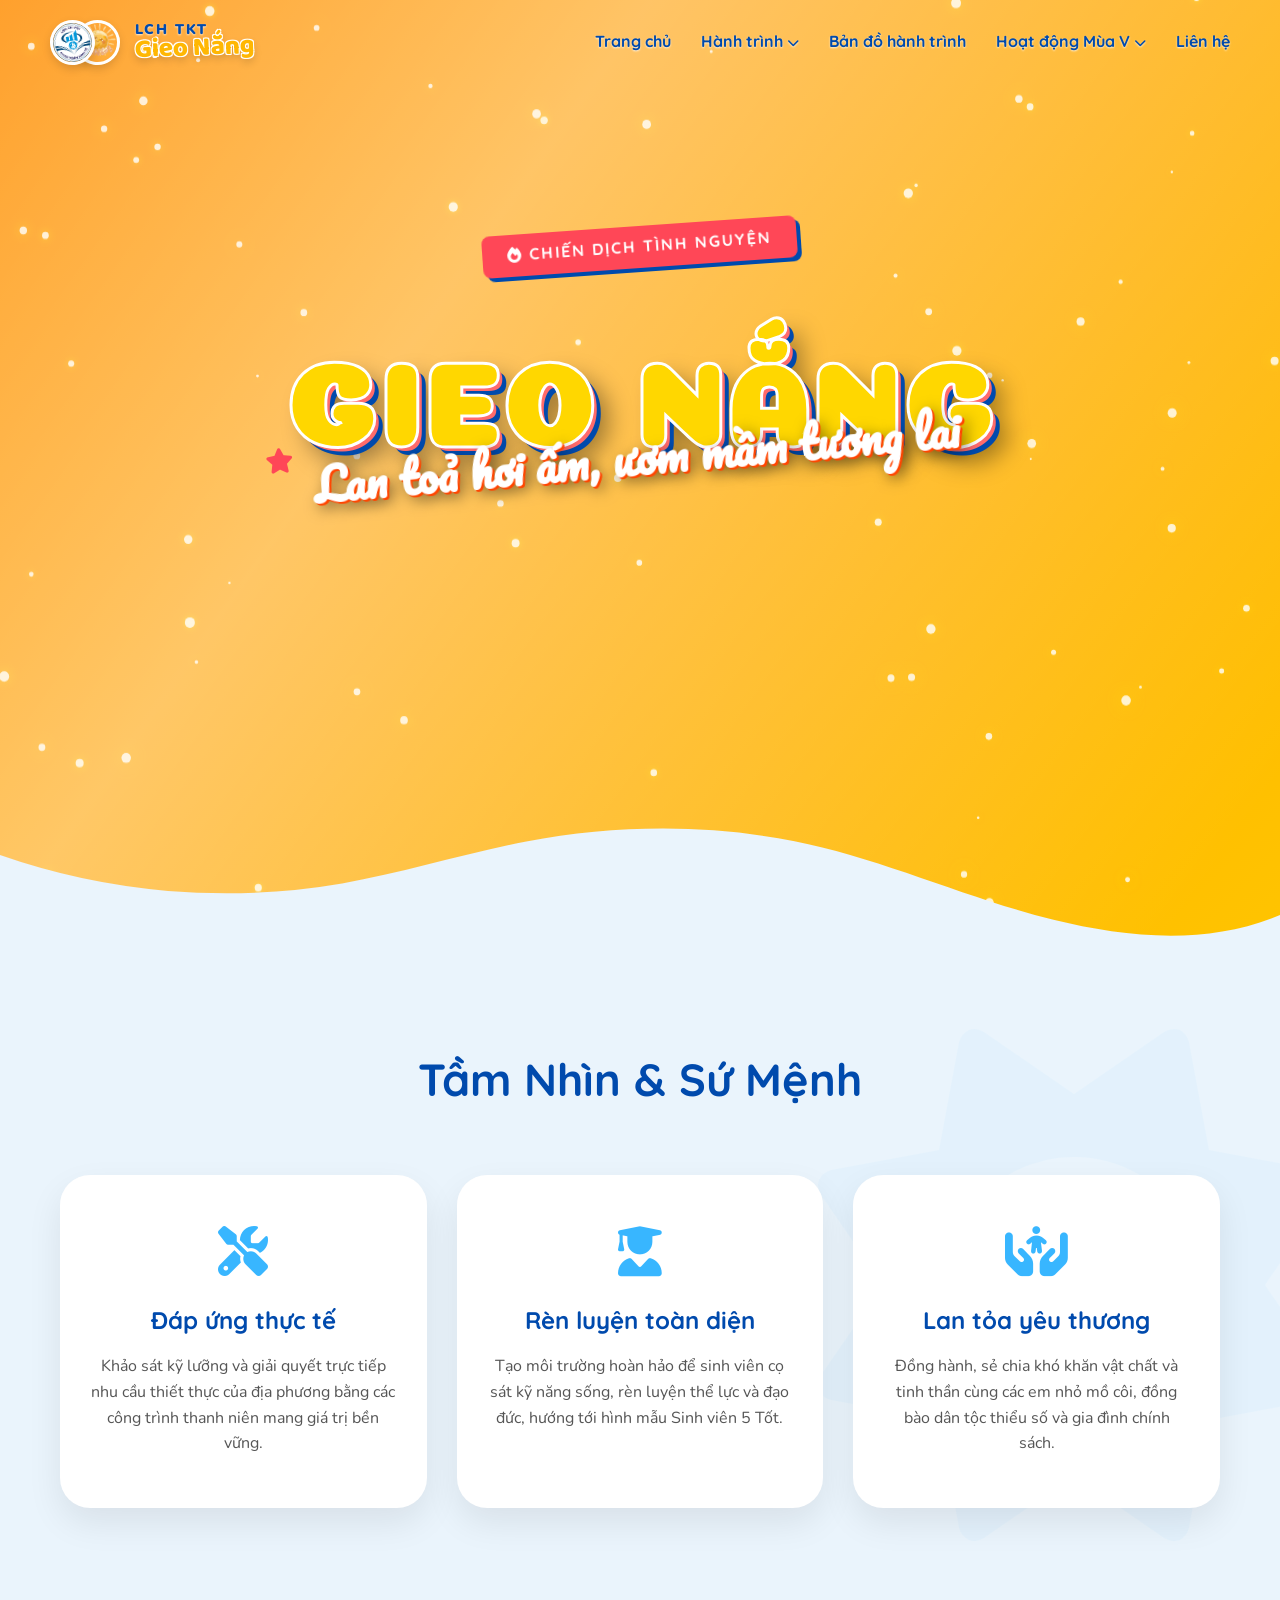
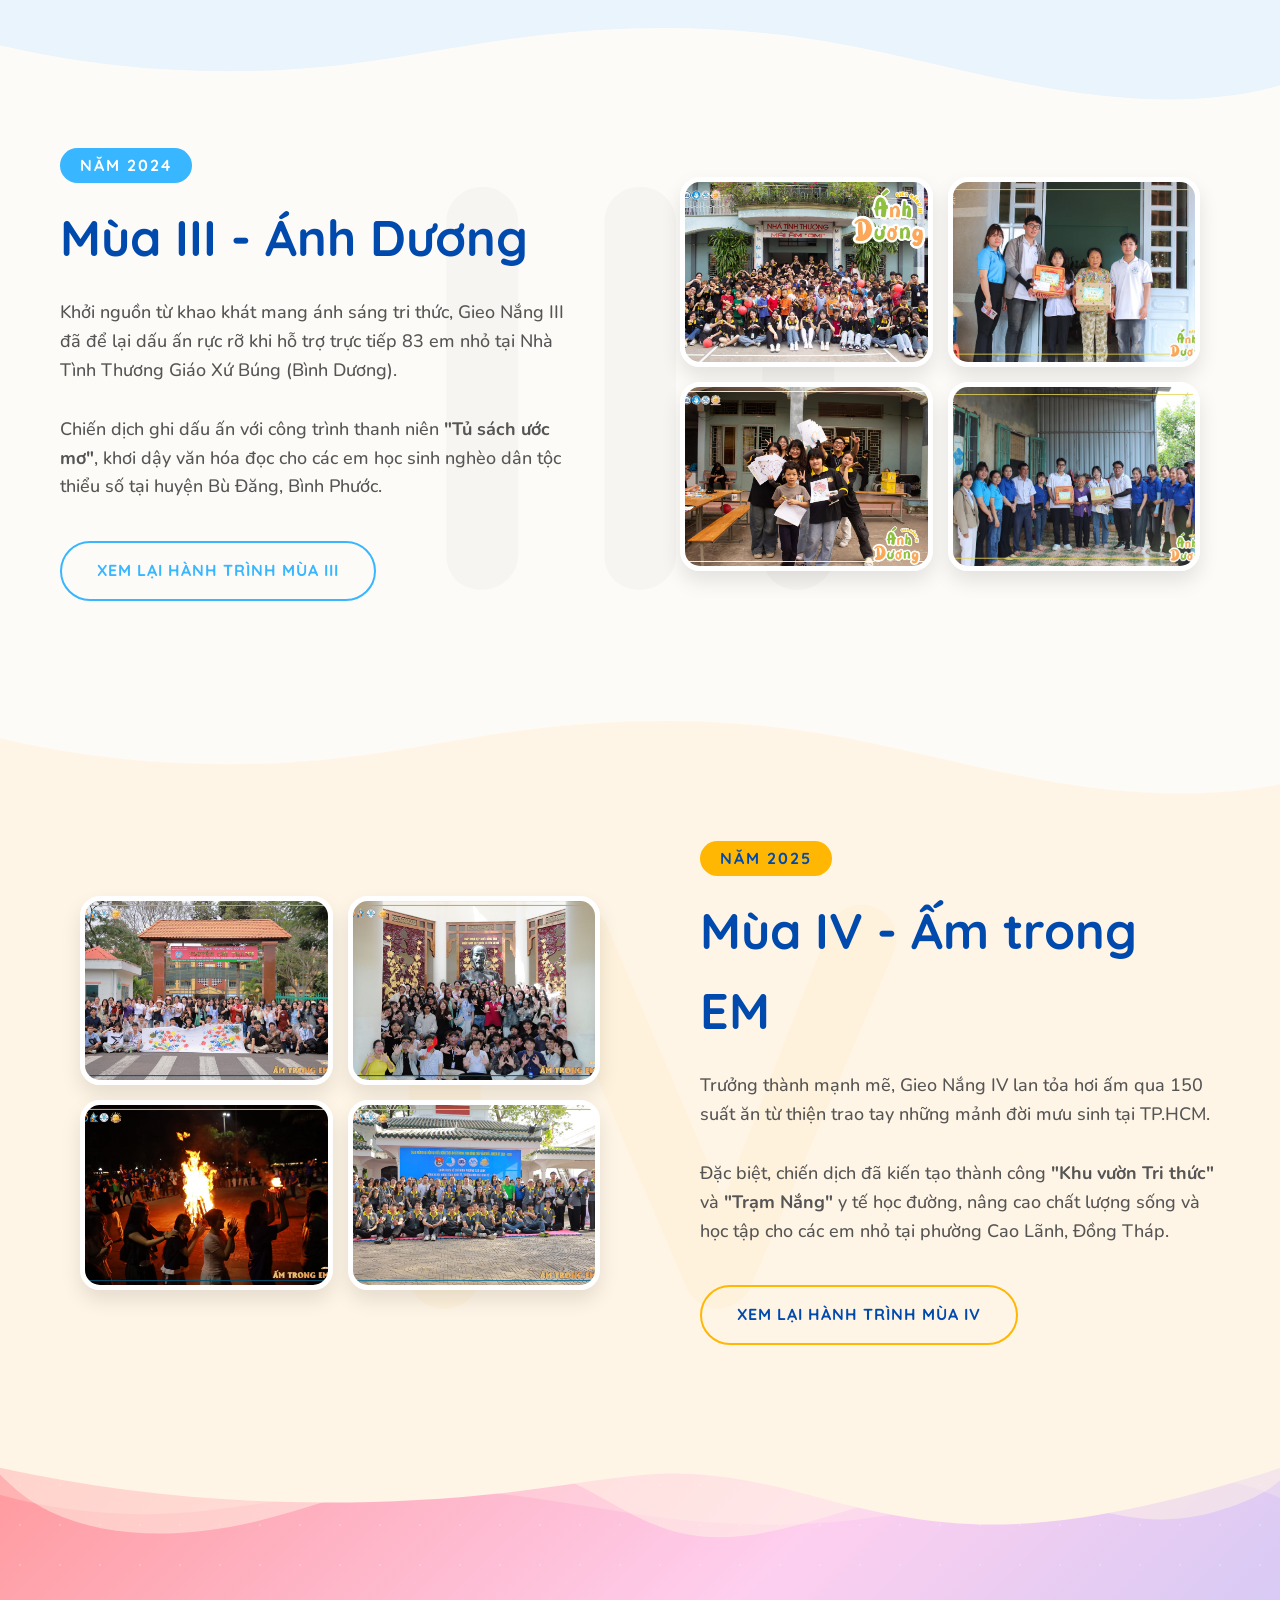
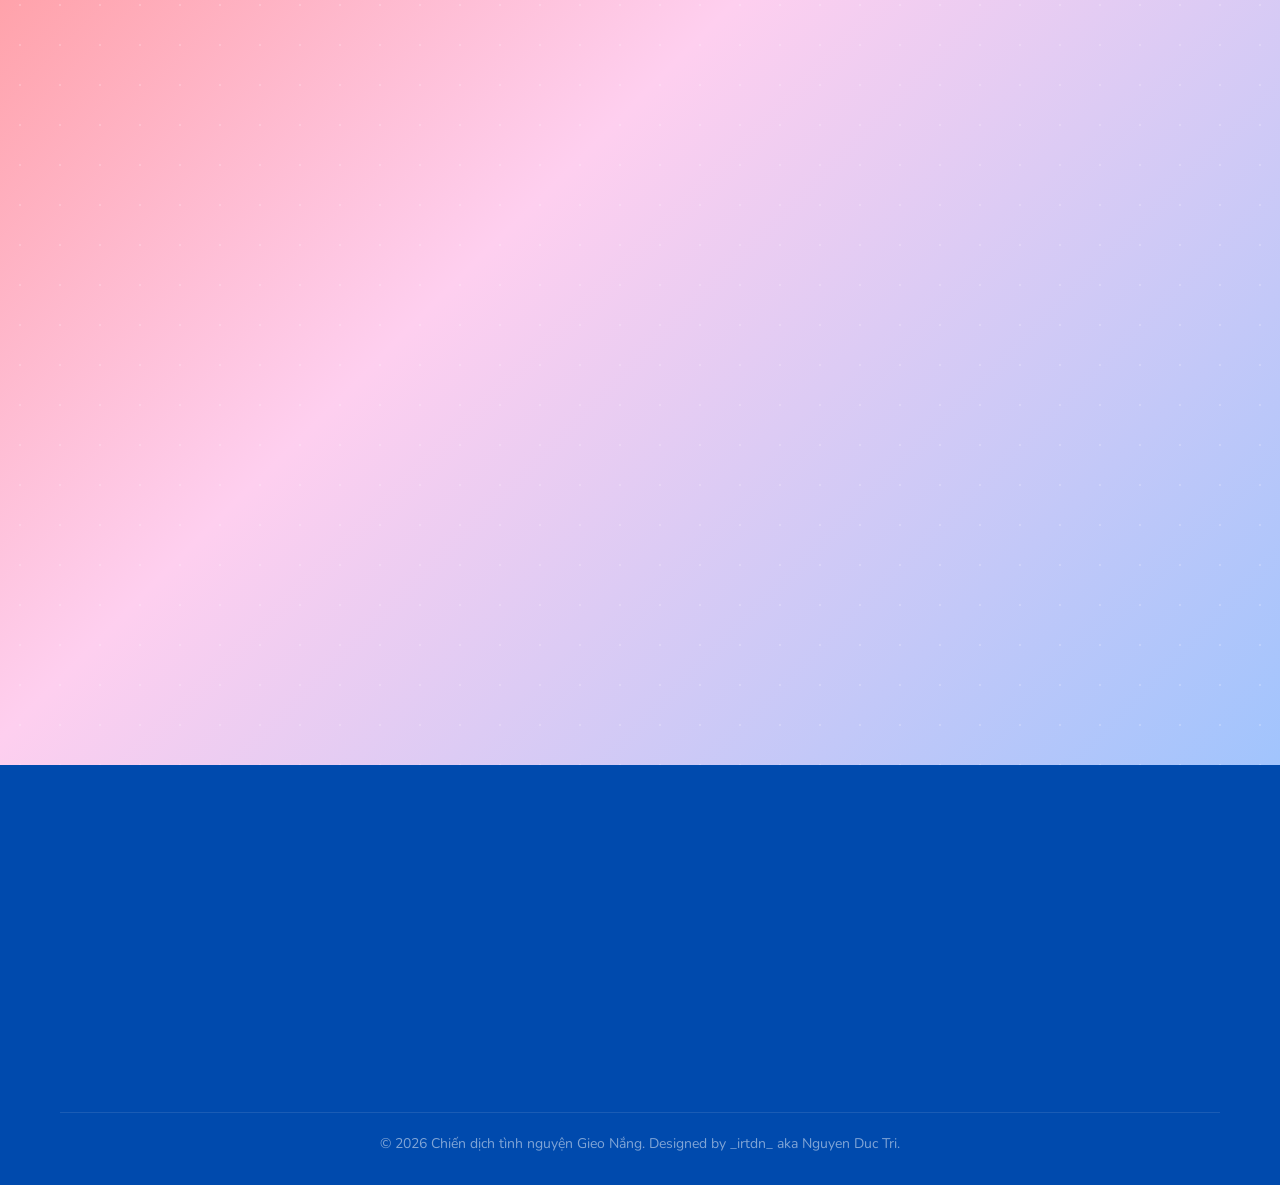
==== commit e00ed1f4: "Add files via upload" ====
--- a/index.html
+++ b/index.html
@@ -4,7 +4,9 @@
     <meta charset="UTF-8">
     <meta name="viewport" content="width=device-width, initial-scale=1.0">
     <title>Hệ sinh thái Chiến dịch Tình nguyện Gieo Nắng</title>
+
     <link rel="icon" type="image/png" href="logo/logo-gn.png">
+    
     <!-- Google Fonts -->
     <link href="https://fonts.googleapis.com/css2?family=Baloo+2:wght@700;800&family=Coiny&family=Caveat:wght@700&family=Nunito:wght@400;600;700;900&family=Quicksand:wght@600;700;800&family=Pacifico&display=swap" rel="stylesheet">
     <!-- FontAwesome -->
@@ -231,4 +233,4 @@
 
     <script src="script.js"></script>
 </body>
-</html>
+</html>
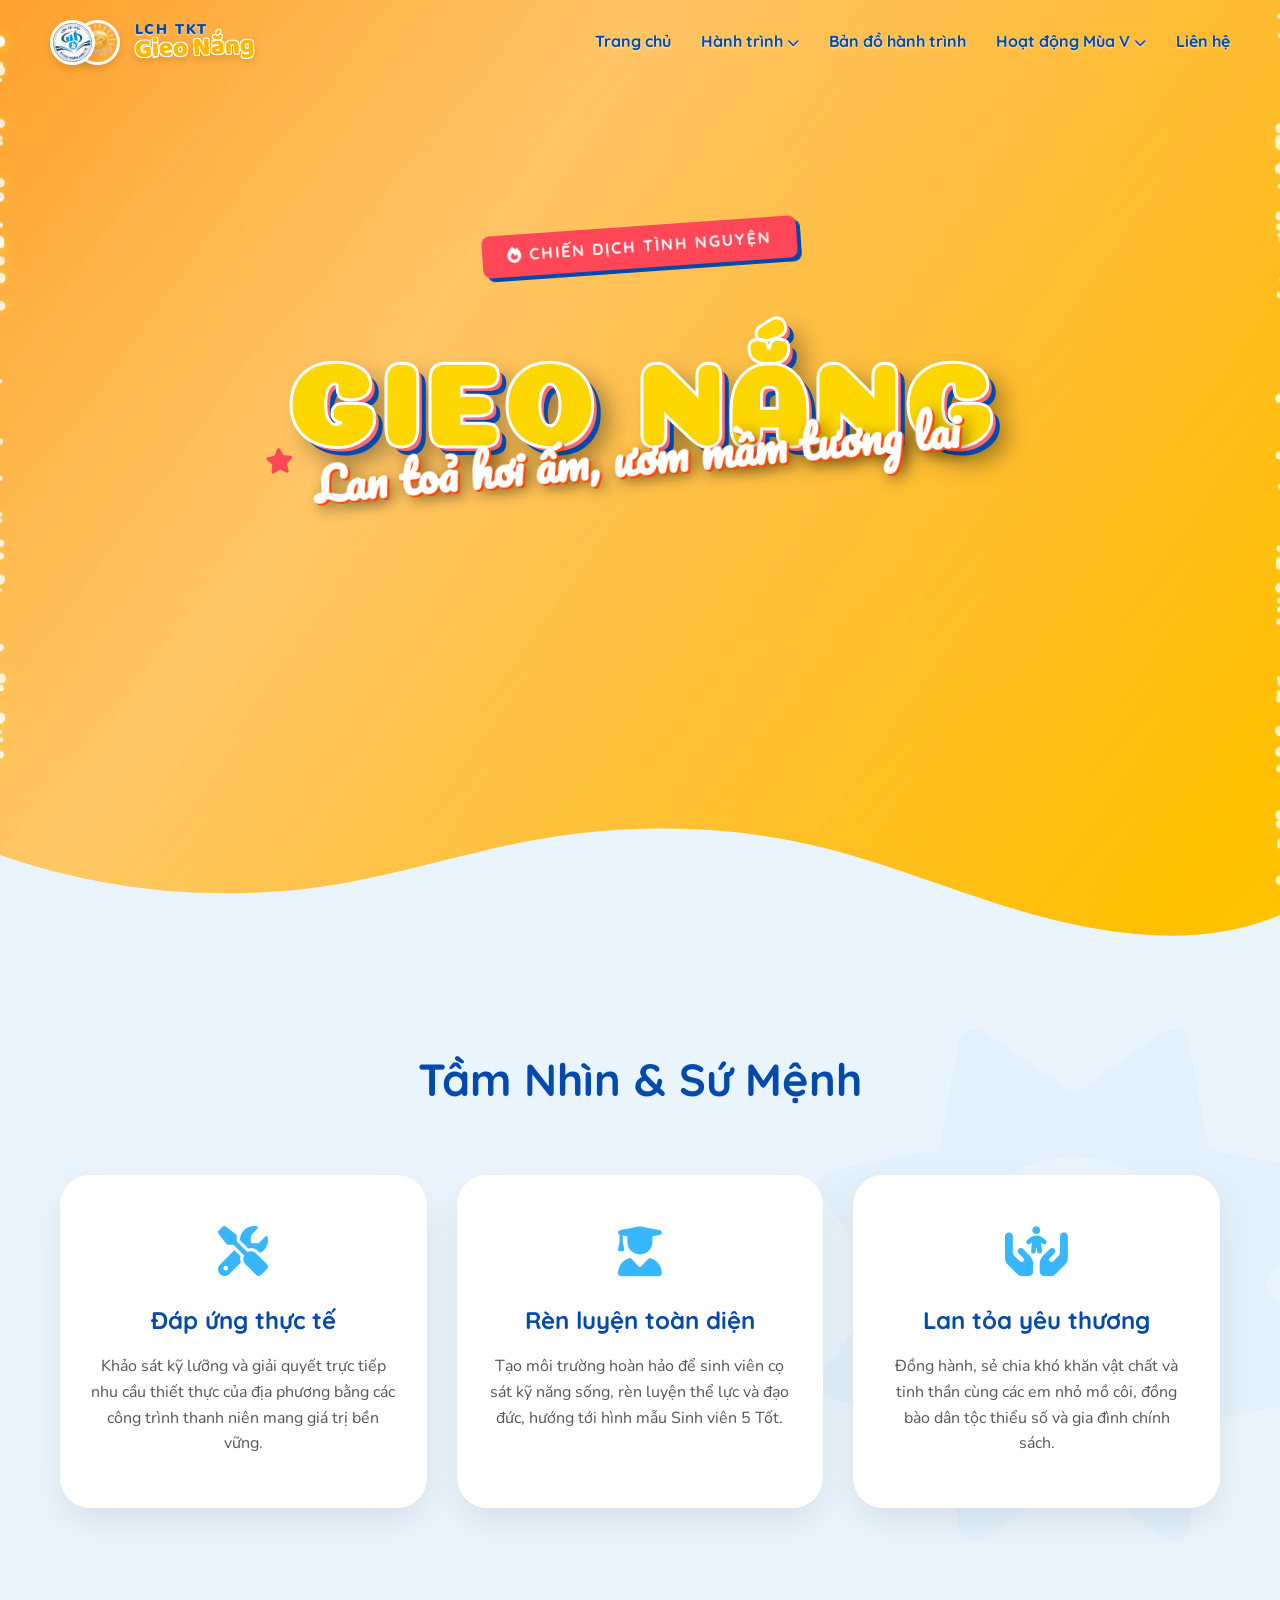
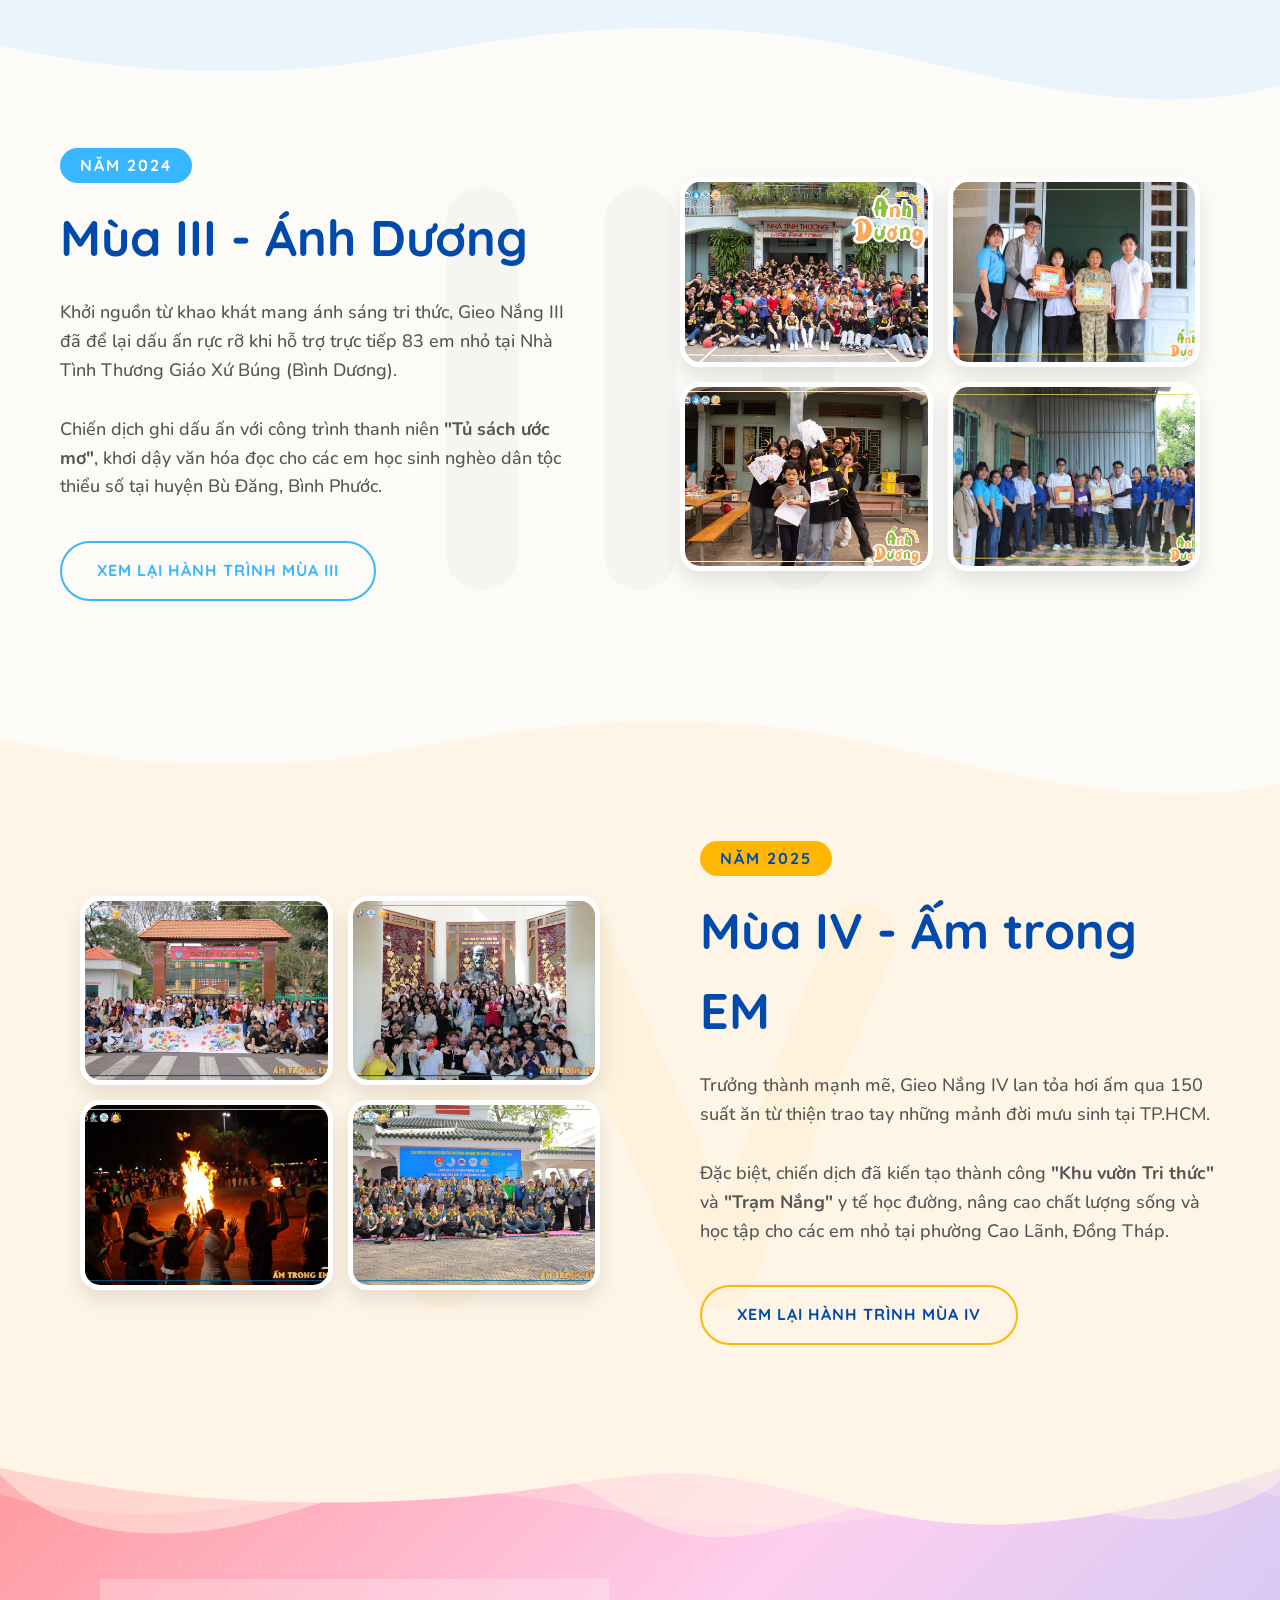
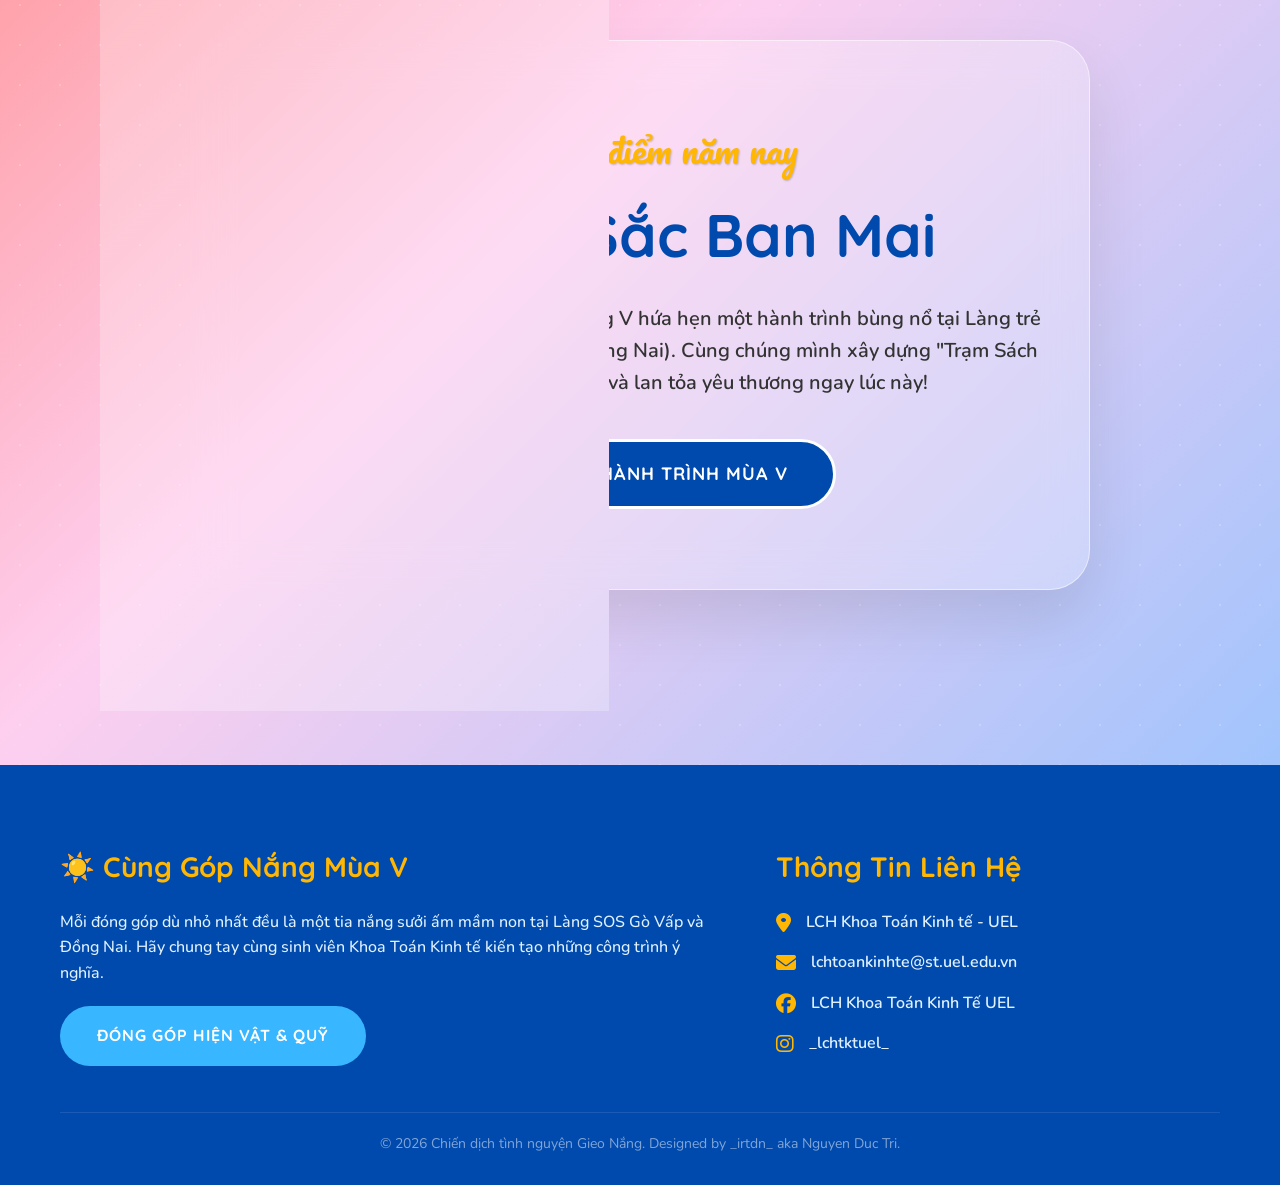
==== commit aabbb255: "Update index.html" ====
--- a/index.html
+++ b/index.html
@@ -3,7 +3,7 @@
 <head>
     <meta charset="UTF-8">
     <meta name="viewport" content="width=device-width, initial-scale=1.0">
-    <title>Hệ sinh thái Chiến dịch Tình nguyện Gieo Nắng</title>
+    <title>Chiến dịch Tình nguyện Gieo Nắng</title>
 
     <link rel="icon" type="image/png" href="logo/logo-gn.png">
     
@@ -233,4 +233,4 @@
 
     <script src="script.js"></script>
 </body>
-</html>+</html>
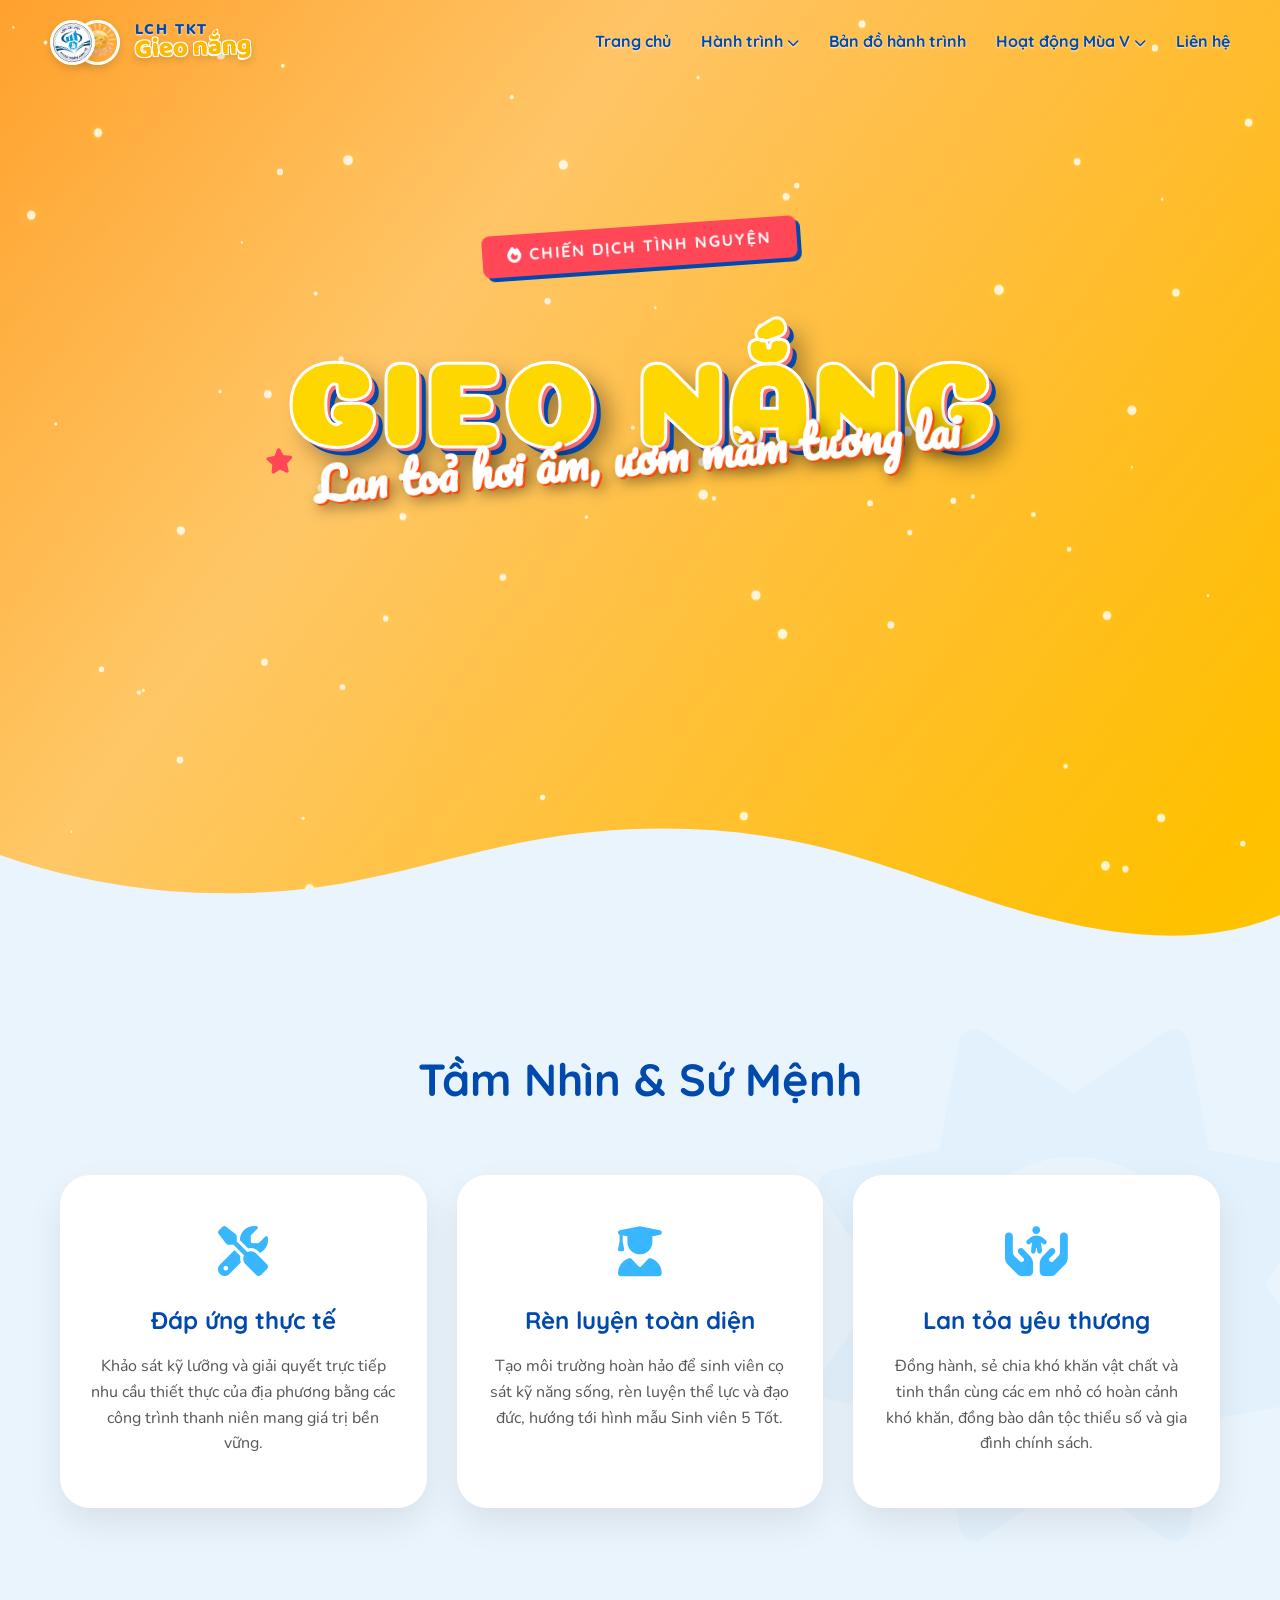
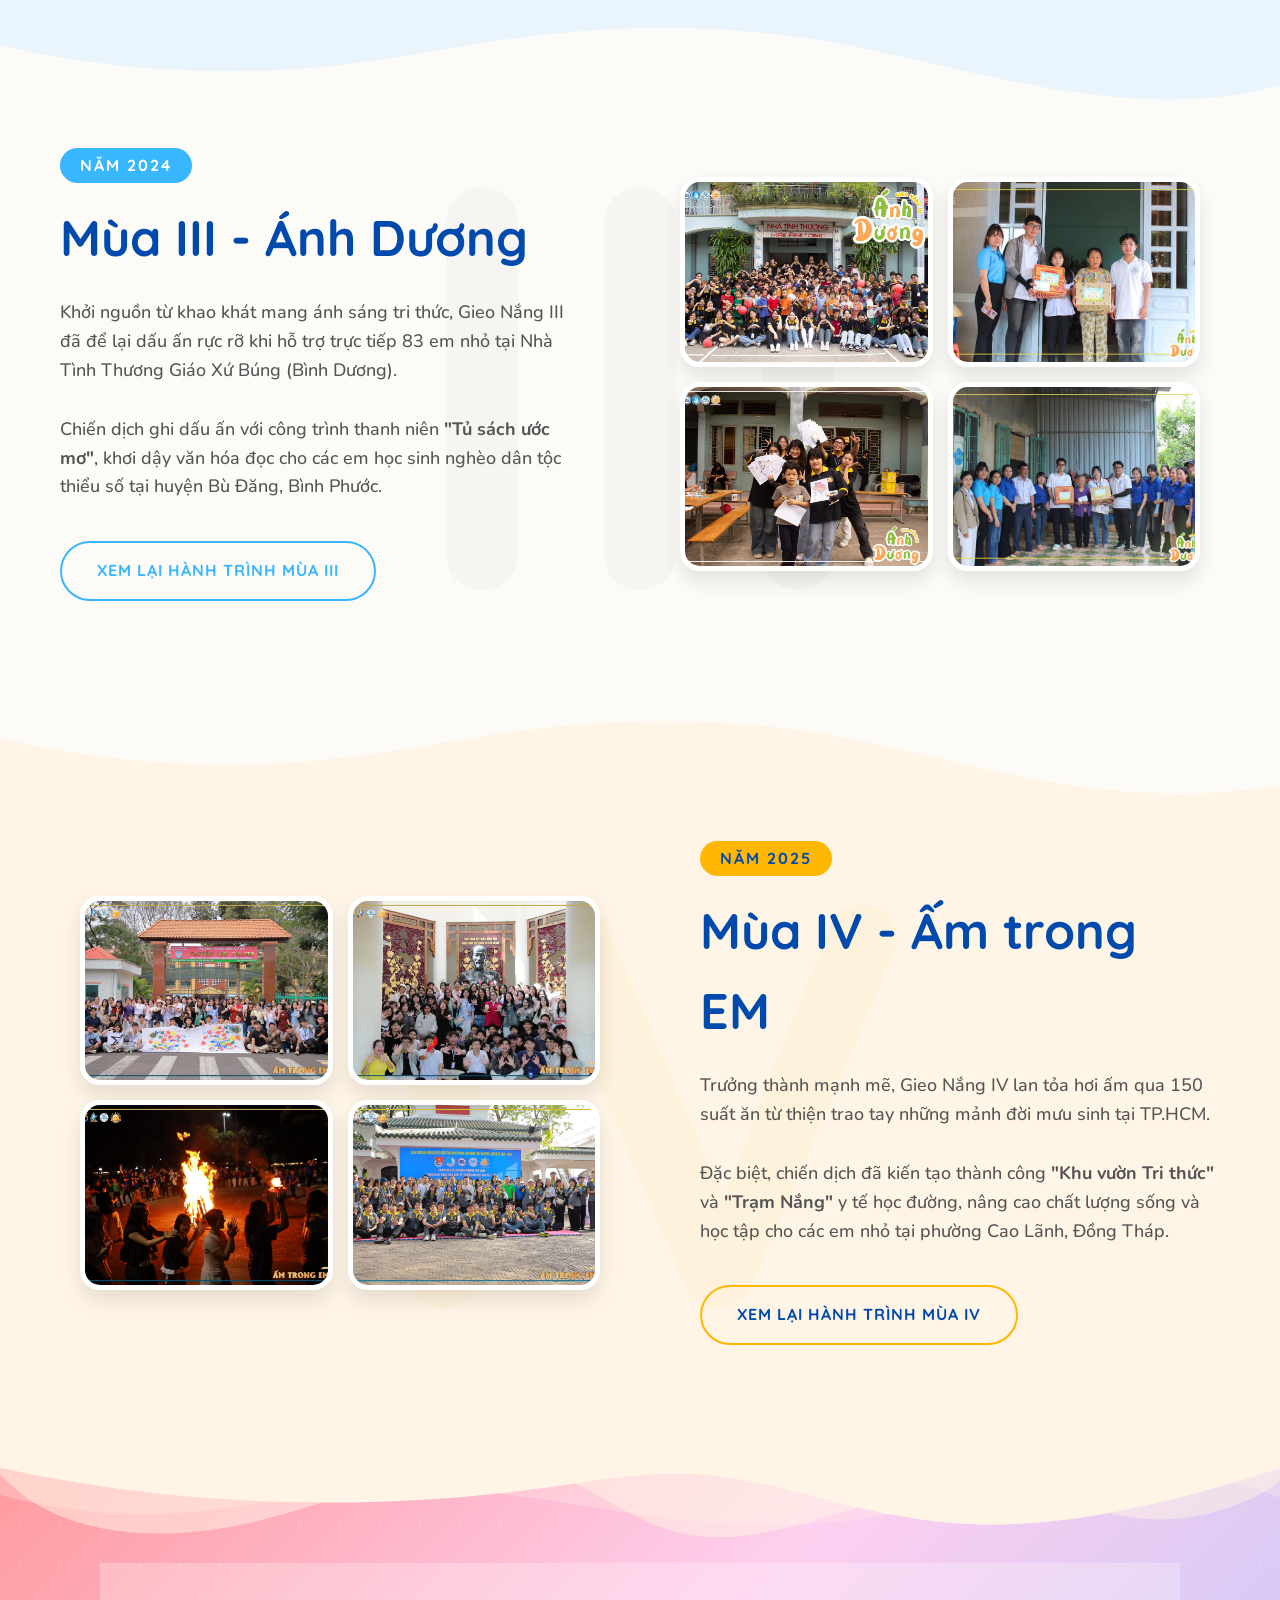
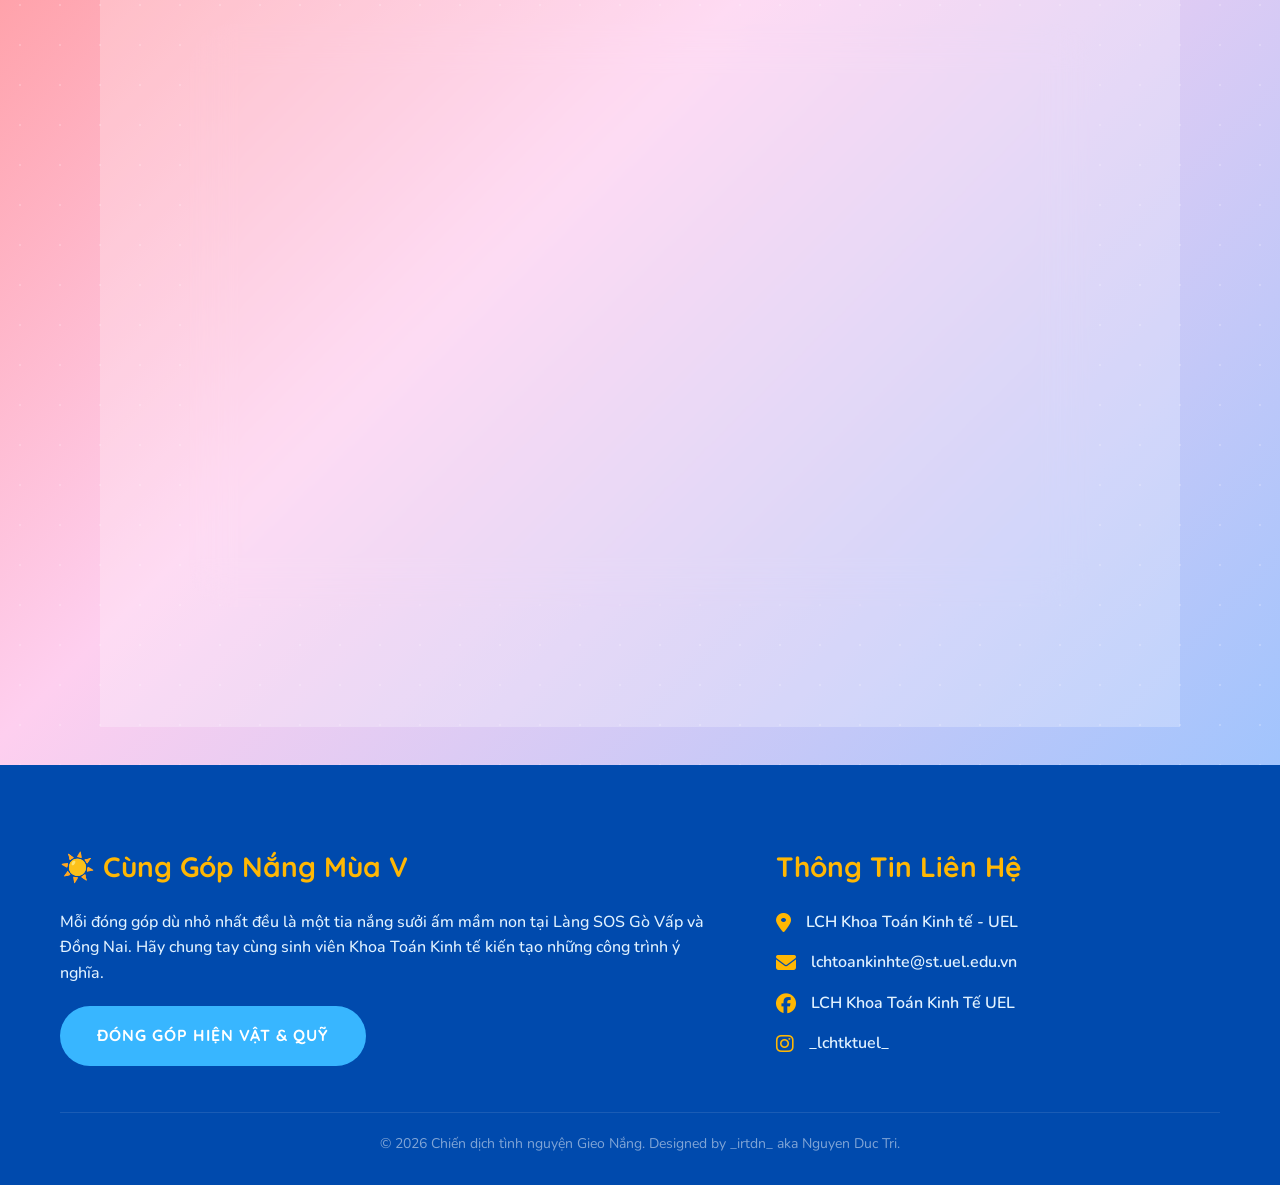
==== commit 8ef4bac5: "Update index.html" ====
--- a/index.html
+++ b/index.html
@@ -3,10 +3,10 @@
 <head>
     <meta charset="UTF-8">
     <meta name="viewport" content="width=device-width, initial-scale=1.0">
-    <title>Chiến dịch Tình nguyện Gieo Nắng</title>
+    <title>Hệ sinh thái Chiến dịch Tình nguyện Gieo nắng</title>
 
     <link rel="icon" type="image/png" href="logo/logo-gn.png">
-    
+
     <!-- Google Fonts -->
     <link href="https://fonts.googleapis.com/css2?family=Baloo+2:wght@700;800&family=Coiny&family=Caveat:wght@700&family=Nunito:wght@400;600;700;900&family=Quicksand:wght@600;700;800&family=Pacifico&display=swap" rel="stylesheet">
     <!-- FontAwesome -->
@@ -26,7 +26,7 @@
                 </div>
                 <div class="logo-text">
                     <span class="logo-org">LCH TKT</span>
-                    <span class="logo-campaign">Gieo Nắng</span>
+                    <span class="logo-campaign">Gieo nắng</span>
                 </div>
             </a>
         </div>
@@ -38,13 +38,13 @@
             <li class="dropdown">
                 <a href="#">Hành trình <i class="fa-solid fa-chevron-down" style="font-size: 12px;"></i></a>
                 <ul class="dropdown-menu">
-                    <li><a href="season3.html">Gieo Nắng III - Ánh Dương</a></li>
-                    <li><a href="season4.html">Gieo Nắng IV - Ấm trong EM</a></li>
-                    <li><a href="season5.html" class="highlight-5">Gieo Nắng V - Sắc Ban Mai</a></li>
+                    <li><a href="season3.html">Gieo nắng III - Ánh Dương</a></li>
+                    <li><a href="season4.html">Gieo nắng IV - Ấm trong EM</a></li>
+                    <li><a href="season5.html" class="highlight-5">Gieo nắng V - Sắc Ban Mai</a></li>
                 </ul>
             </li>
                 <!-- 1. NÚT BẢN ĐỒ HÀNH TRÌNH (MỚI) -->
-    <li><a href="ĐIỀN_LINK_CỦA_BẠN_VÀO_ĐÂY" target="_blank">Bản đồ hành trình</a></li>
+    <li><a href="https://www.google.com/maps/d/edit?mid=1n8DgQKTQwTH-w2MuduiDobbnkL9qidE&usp=sharing" target="_blank">Bản đồ hành trình</a></li>
 
             <li class="dropdown">
                 <a href="#">Hoạt động Mùa V <i class="fa-solid fa-chevron-down" style="font-size: 12px;"></i></a>
@@ -122,7 +122,7 @@
                 <div class="card-vision reveal delay-2">
                     <i class="fa-solid fa-hands-holding-child"></i>
                     <h3 class="font-title">Lan tỏa yêu thương</h3>
-                    <p>Đồng hành, sẻ chia khó khăn vật chất và tinh thần cùng các em nhỏ mồ côi, đồng bào dân tộc thiểu số và gia đình chính sách.</p>
+                    <p>Đồng hành, sẻ chia khó khăn vật chất và tinh thần cùng các em nhỏ có hoàn cảnh khó khăn, đồng bào dân tộc thiểu số và gia đình chính sách.</p>
                 </div>
             </div>
         </div>
@@ -200,7 +200,7 @@
             <div class="glass-card">
                 <span class="font-handwriting glow-text">🌟 Tâm điểm năm nay</span>
                 <h2 class="font-title">Mùa V - Sắc Ban Mai</h2>
-                <p>Tiếp nối ngọn lửa nhiệt huyết, Gieo Nắng V hứa hẹn một hành trình bùng nổ tại Làng trẻ SOS Gò Vấp và Trường TH Lam Sơn (Đồng Nai). Cùng chúng mình xây dựng "Trạm Sách Ước Mơ", "Sân chơi cho EM" và lan tỏa yêu thương ngay lúc này!</p>
+                <p>Tiếp nối ngọn lửa nhiệt huyết, Gieo Nắng V hứa hẹn một hành trình bùng nổ tại Làng trẻ SOS Gò Vấp, các bếp ăn tình thương ở TP.HCM và Trường TH Thanh Sơn (Đồng Nai). Cùng chúng mình xây dựng "Trạm Sách Ước Mơ", "Sân chơi cho EM" và lan tỏa yêu thương ngay lúc này!</p>
                 <a href="season5.html" class="btn btn-pulse">Khám phá hành trình Mùa V</a>
             </div>
         </div>
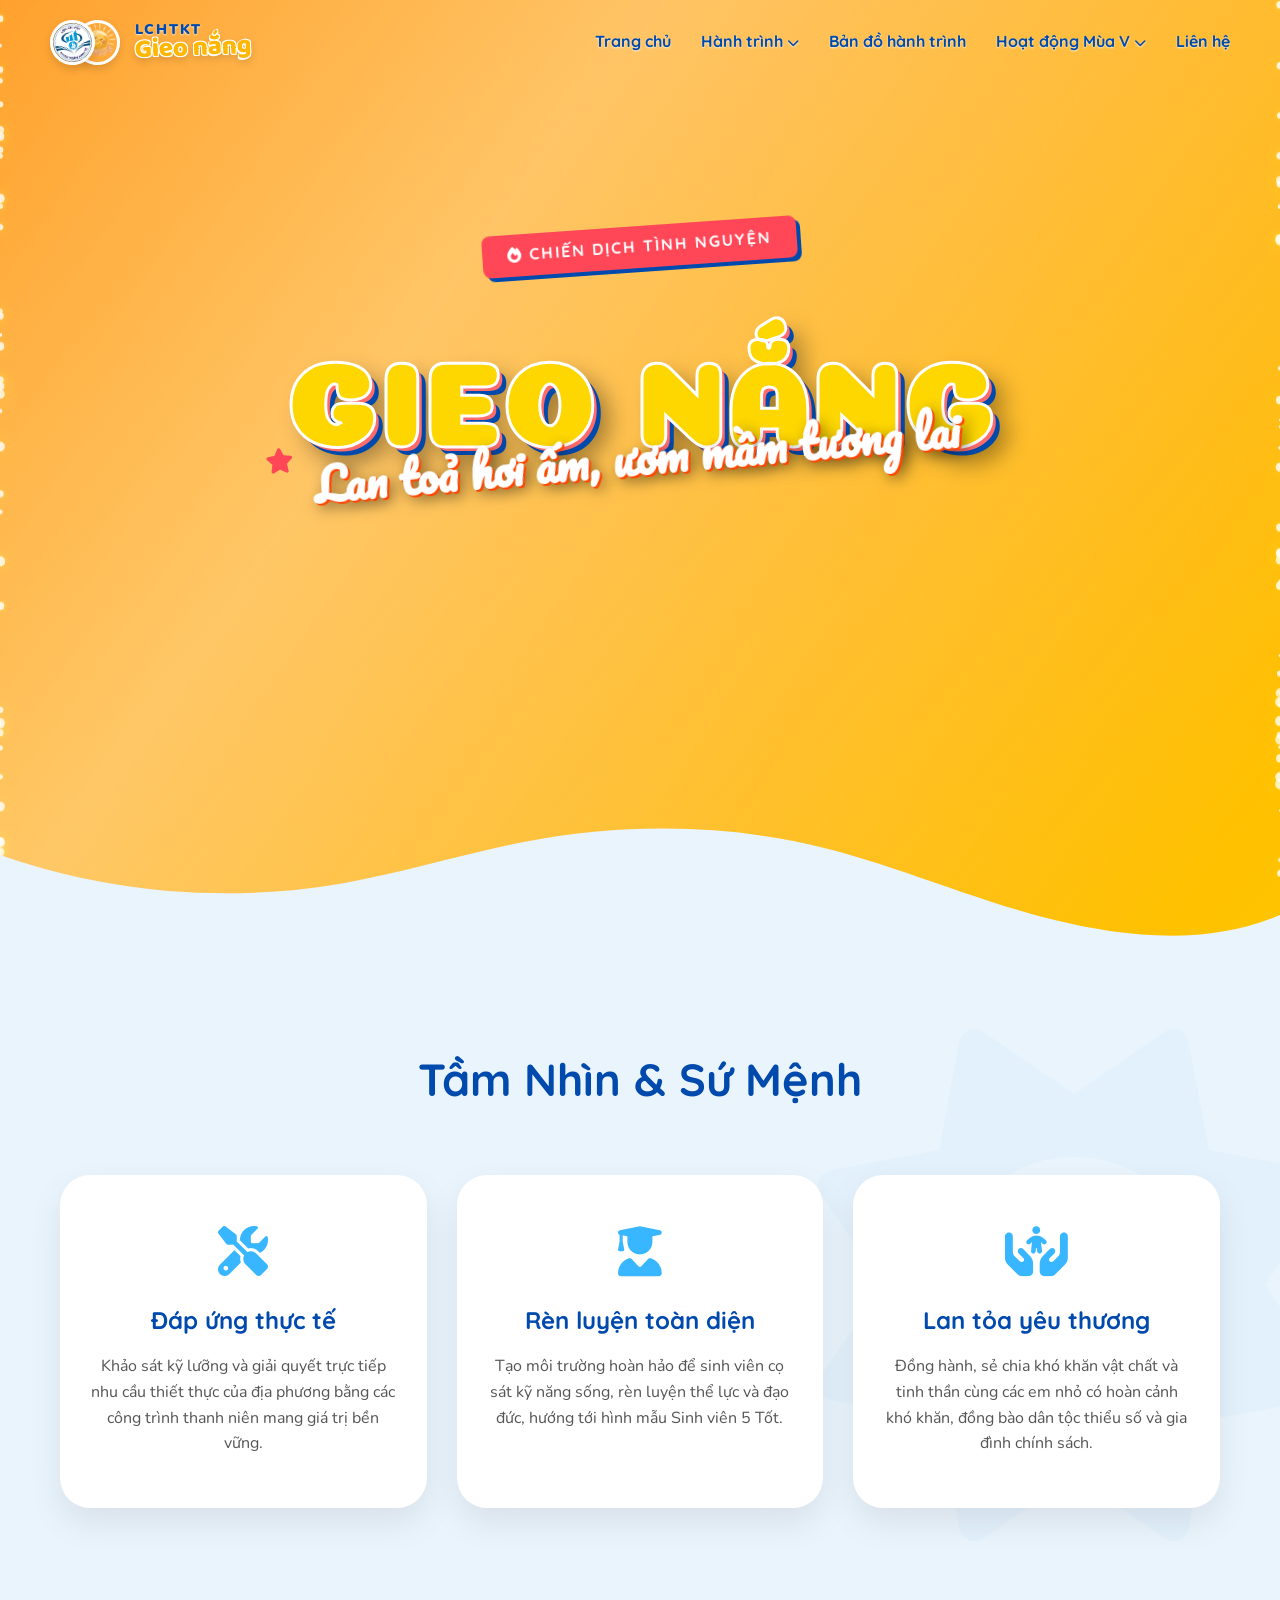
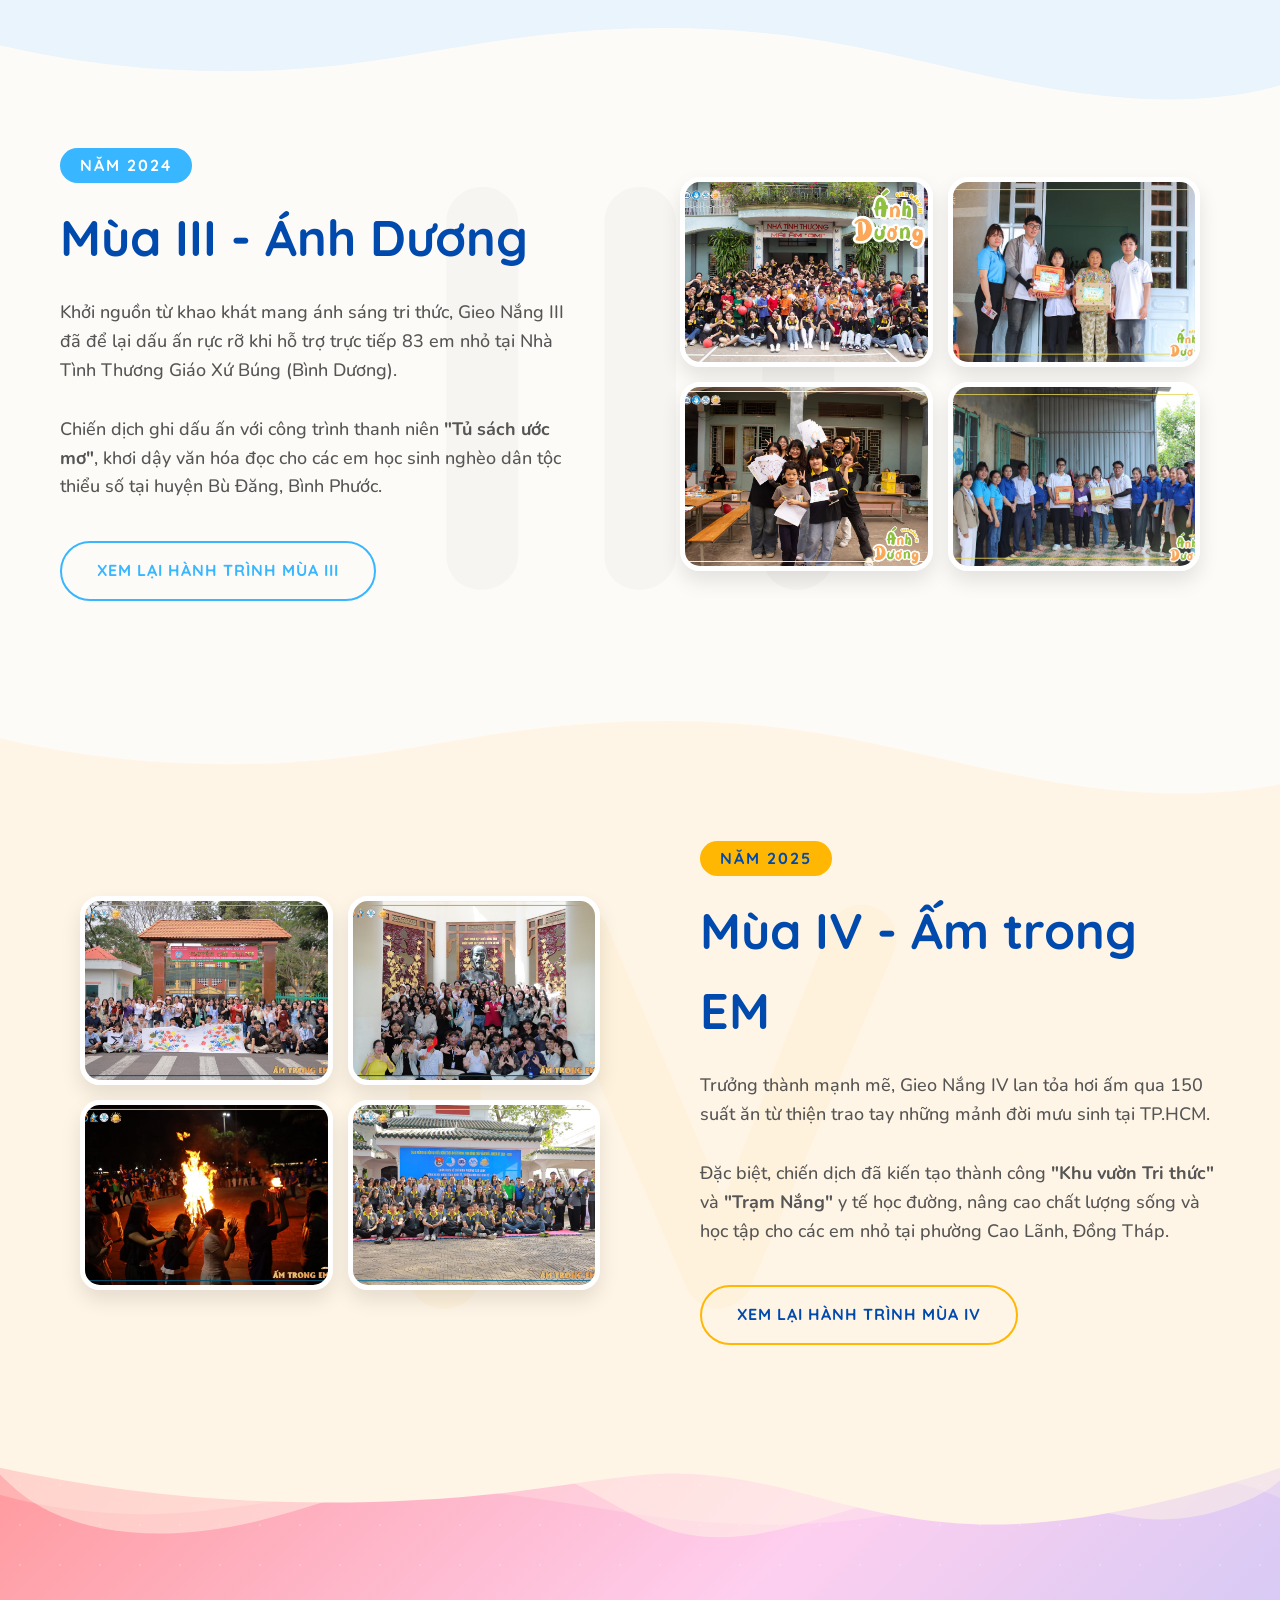
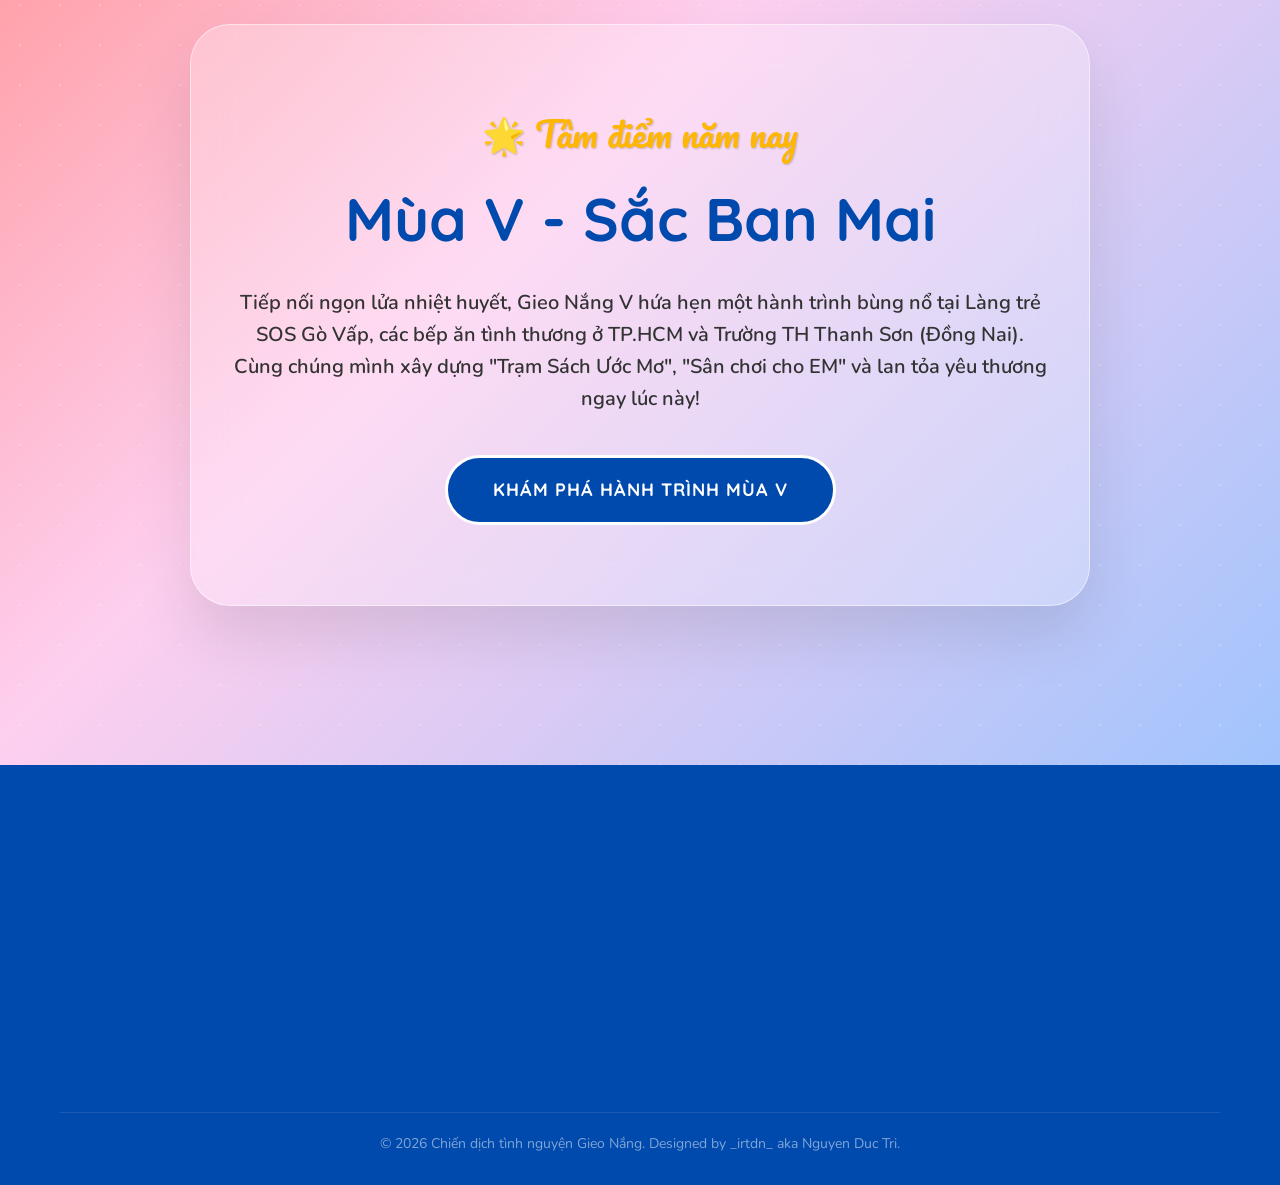
==== commit f6785cfb: "Update index.html" ====
--- a/index.html
+++ b/index.html
@@ -25,7 +25,7 @@
                     <img src="logo/logo-gn.png" alt="Logo Gieo Nắng" class="logo-img camp-logo">
                 </div>
                 <div class="logo-text">
-                    <span class="logo-org">LCH TKT</span>
+                    <span class="logo-org">LCHTKT</span>
                     <span class="logo-campaign">Gieo nắng</span>
                 </div>
             </a>
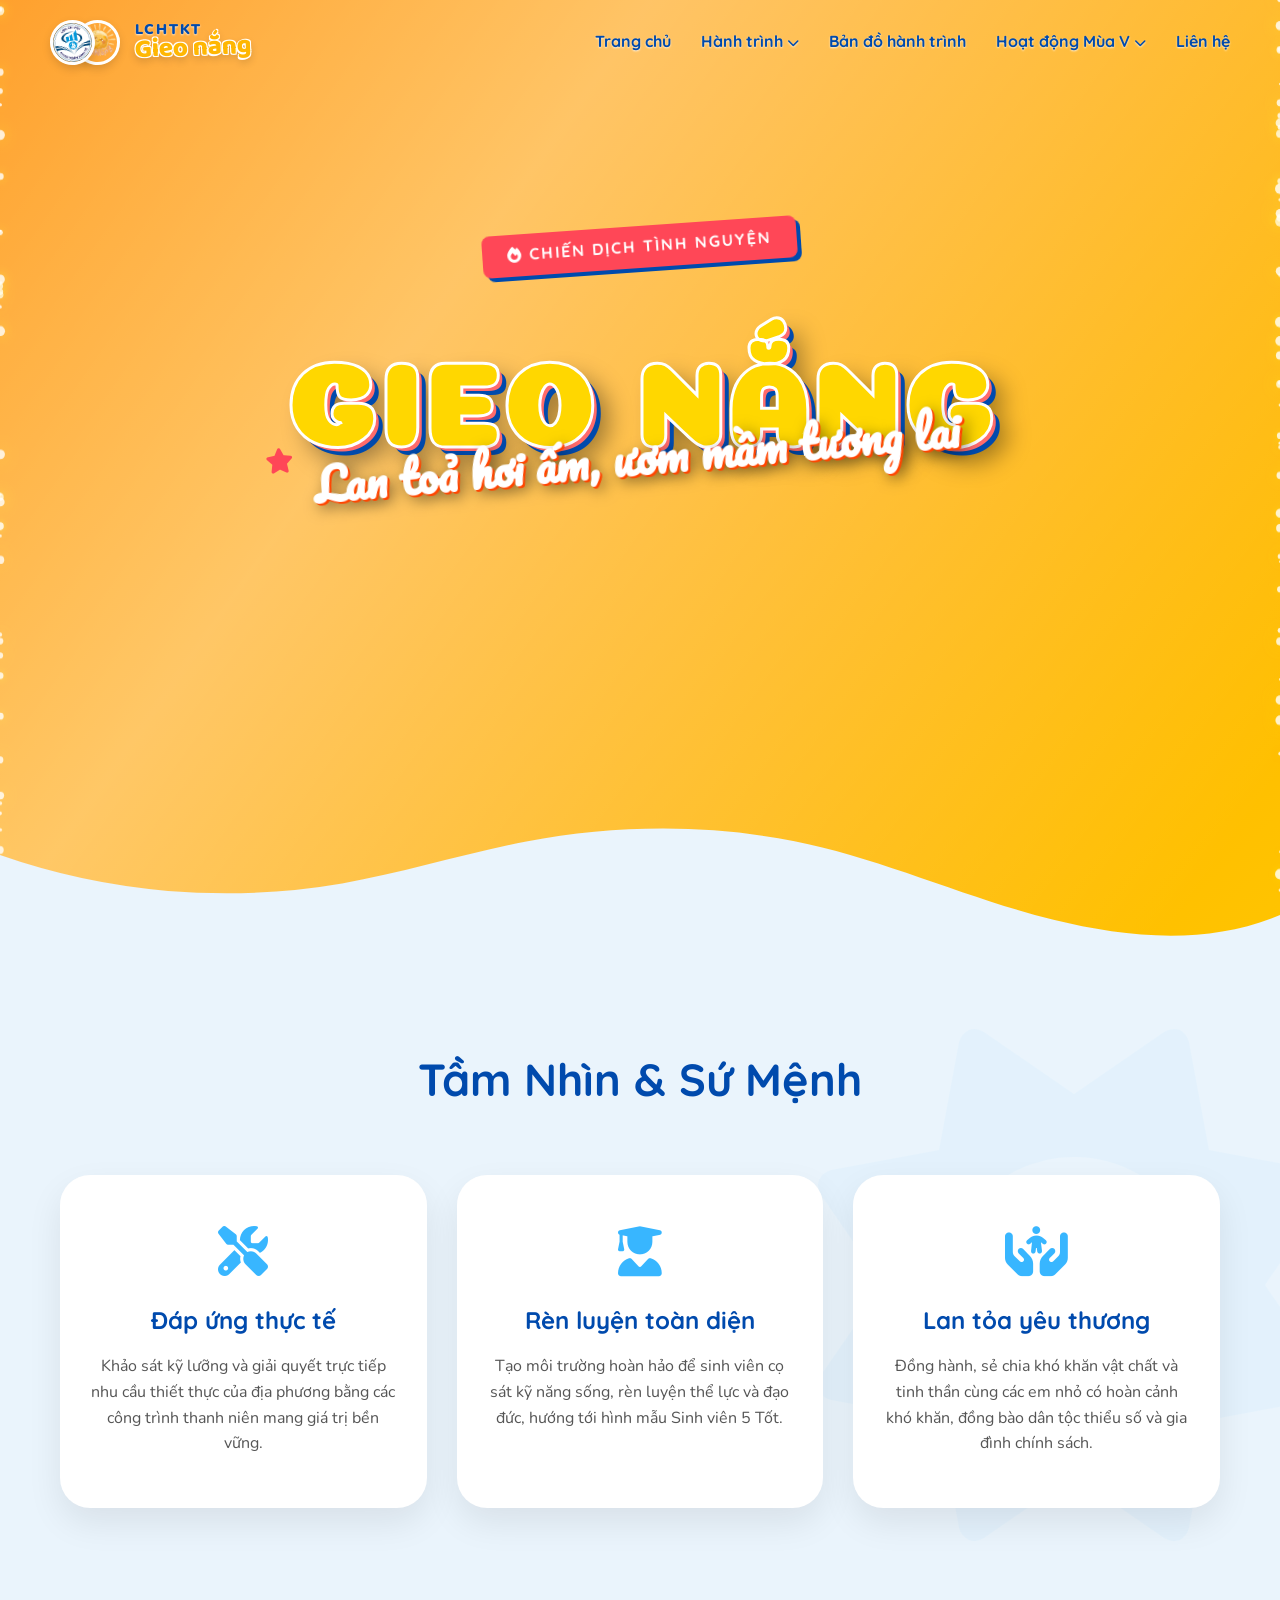
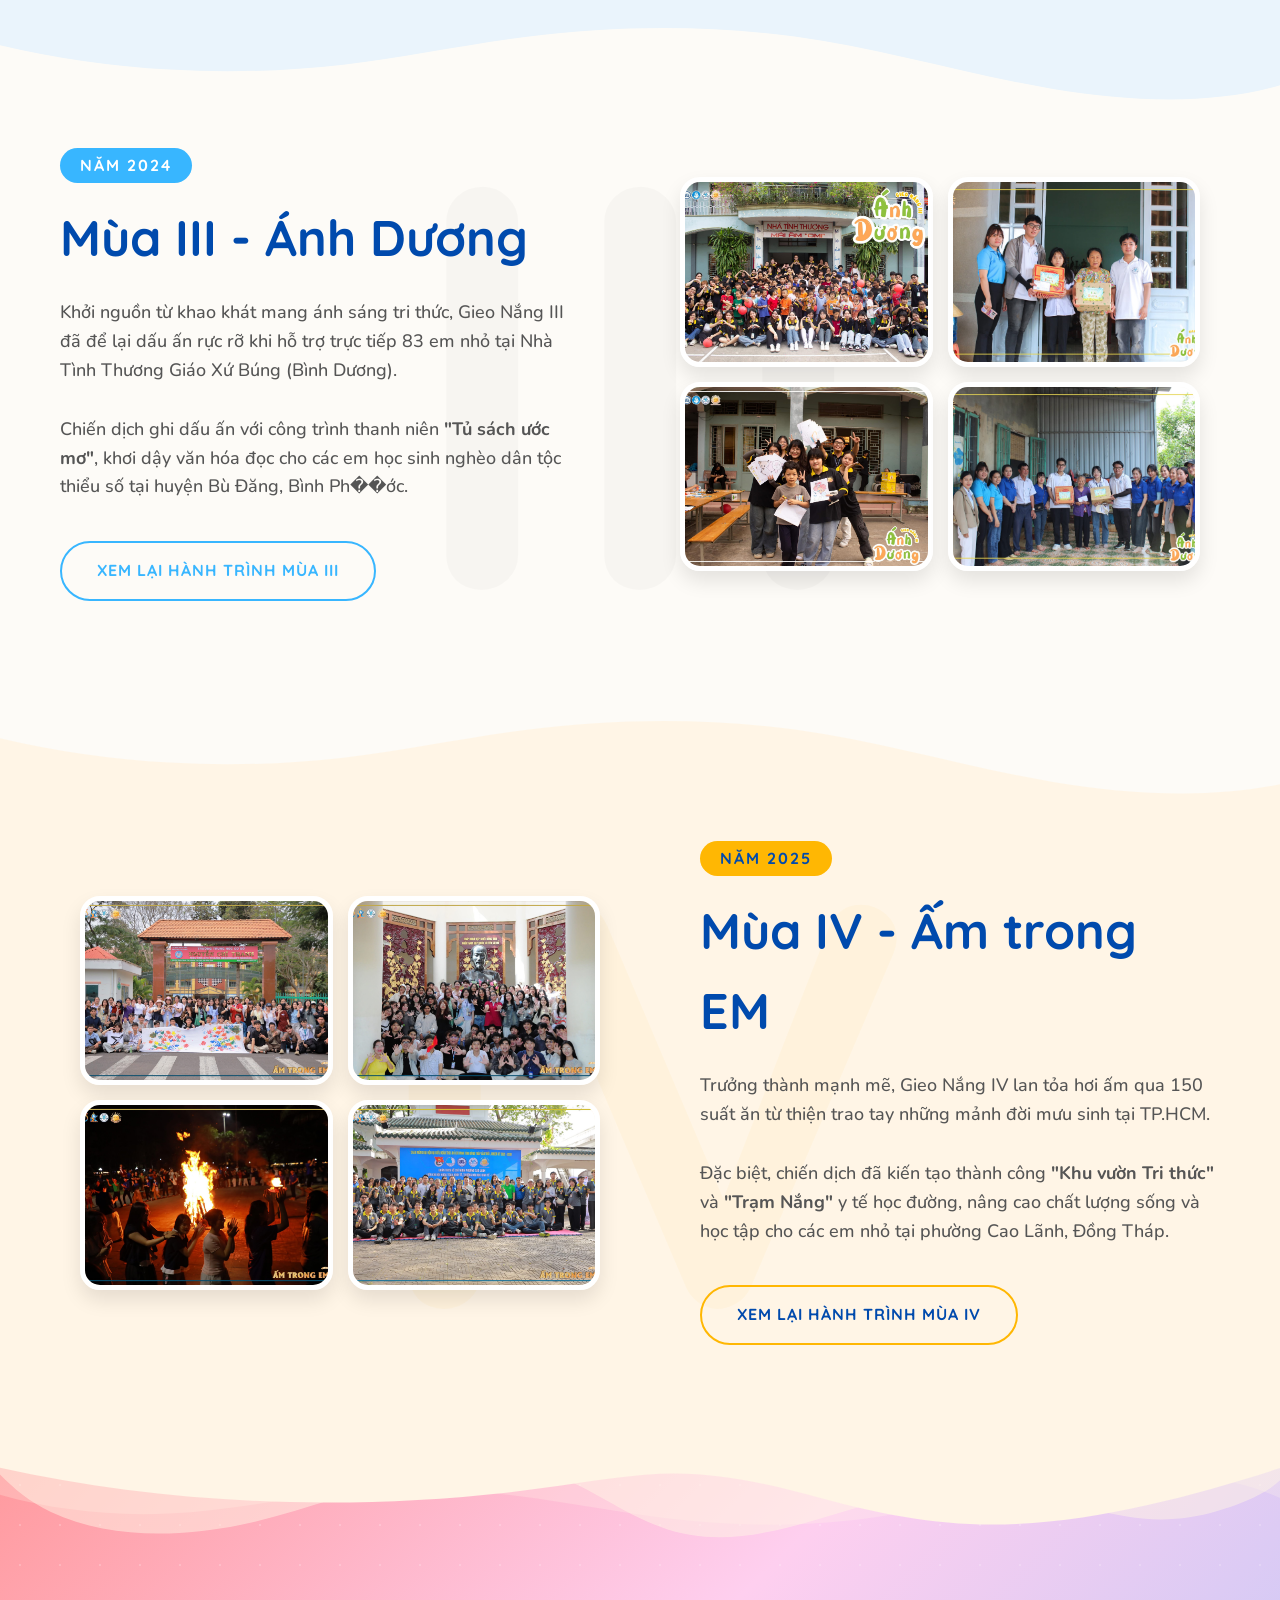
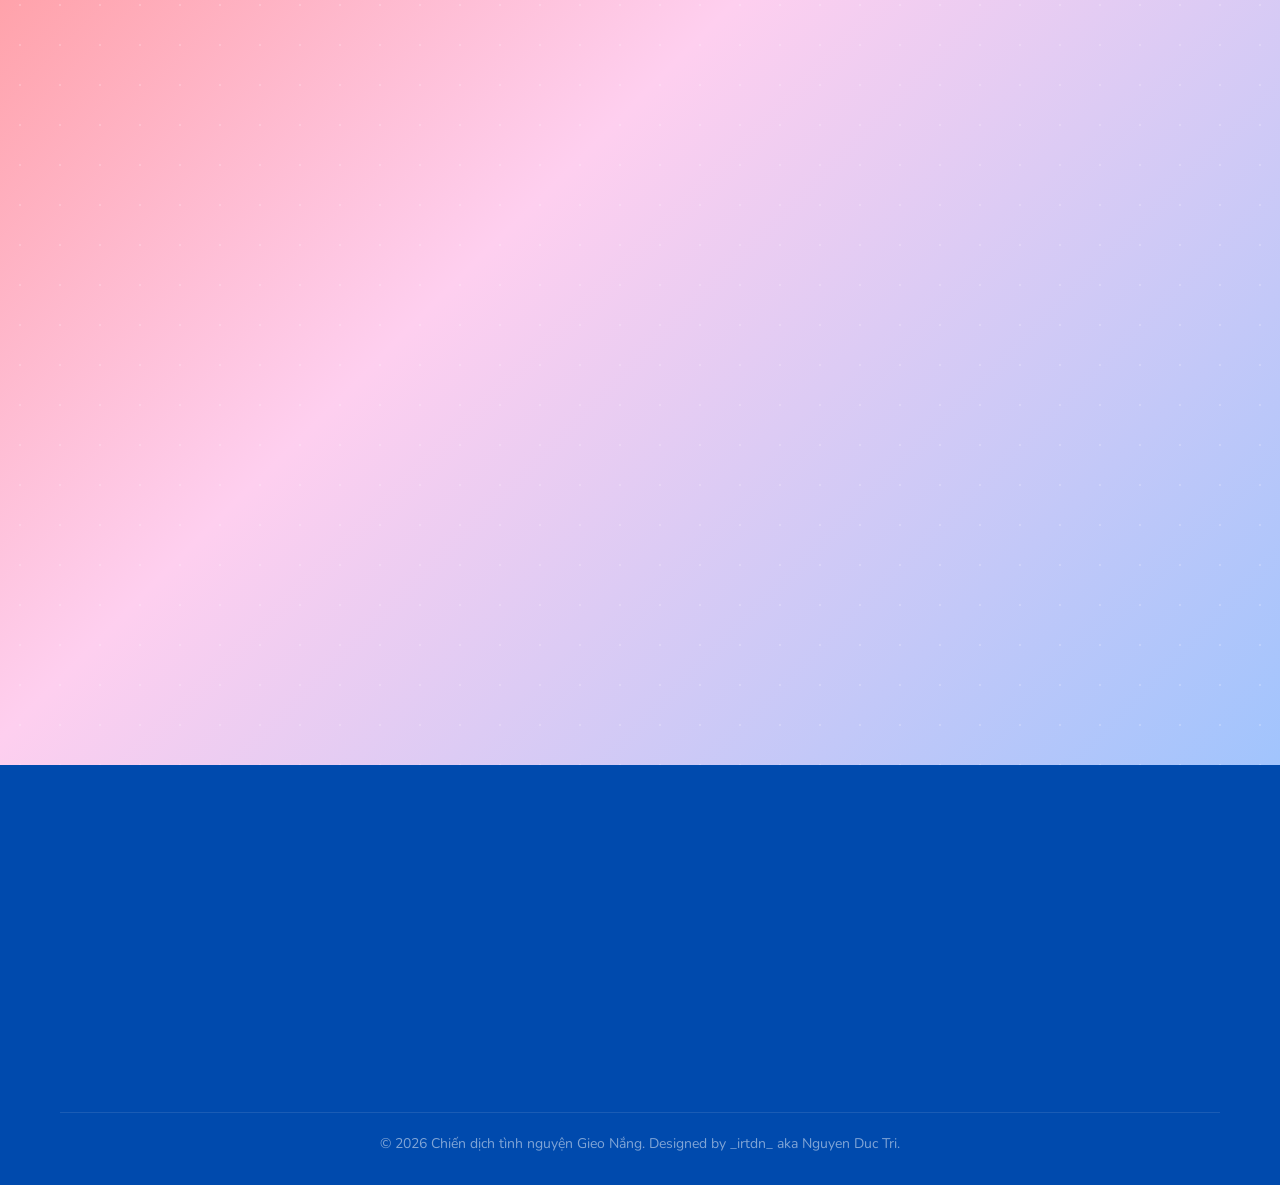
==== commit 250c2f4d: "Install Vercel Web Analytics # Vercel Web Analytics Installation  Successfully installed and configu" ====
--- a/index.html
+++ b/index.html
@@ -13,6 +13,14 @@
     <link rel="stylesheet" href="https://cdnjs.cloudflare.com/ajax/libs/font-awesome/6.4.0/css/all.min.css">
     
     <link rel="stylesheet" href="style.css">
+    
+    <!-- Vercel Web Analytics -->
+    <script>
+      window.va = window.va || function () { 
+        (window.vaq = window.vaq || []).push(arguments); 
+      };
+    </script>
+    <script defer src="/_vercel/insights/script.js"></script>
 </head>
 <body>
 
@@ -143,7 +151,7 @@
                 <span class="season-tag">Năm 2024</span>
                 <h2 class="font-title">Mùa III - Ánh Dương</h2>
                 <p>Khởi nguồn từ khao khát mang ánh sáng tri thức, Gieo Nắng III đã để lại dấu ấn rực rỡ khi hỗ trợ trực tiếp 83 em nhỏ tại Nhà Tình Thương Giáo Xứ Búng (Bình Dương).</p>
-                <p>Chiến dịch ghi dấu ấn với công trình thanh niên <b>"Tủ sách ước mơ"</b>, khơi dậy văn hóa đọc cho các em học sinh nghèo dân tộc thiểu số tại huyện Bù Đăng, Bình Phước.</p>
+                <p>Chiến dịch ghi dấu ấn với công trình thanh niên <b>"Tủ sách ước mơ"</b>, khơi dậy văn hóa đọc cho các em học sinh nghèo dân tộc thiểu số tại huyện Bù Đăng, Bình Ph��ớc.</p>
                 <a href="season3.html" class="btn btn-outline mt-10">Xem lại hành trình Mùa III</a>
             </div>
             
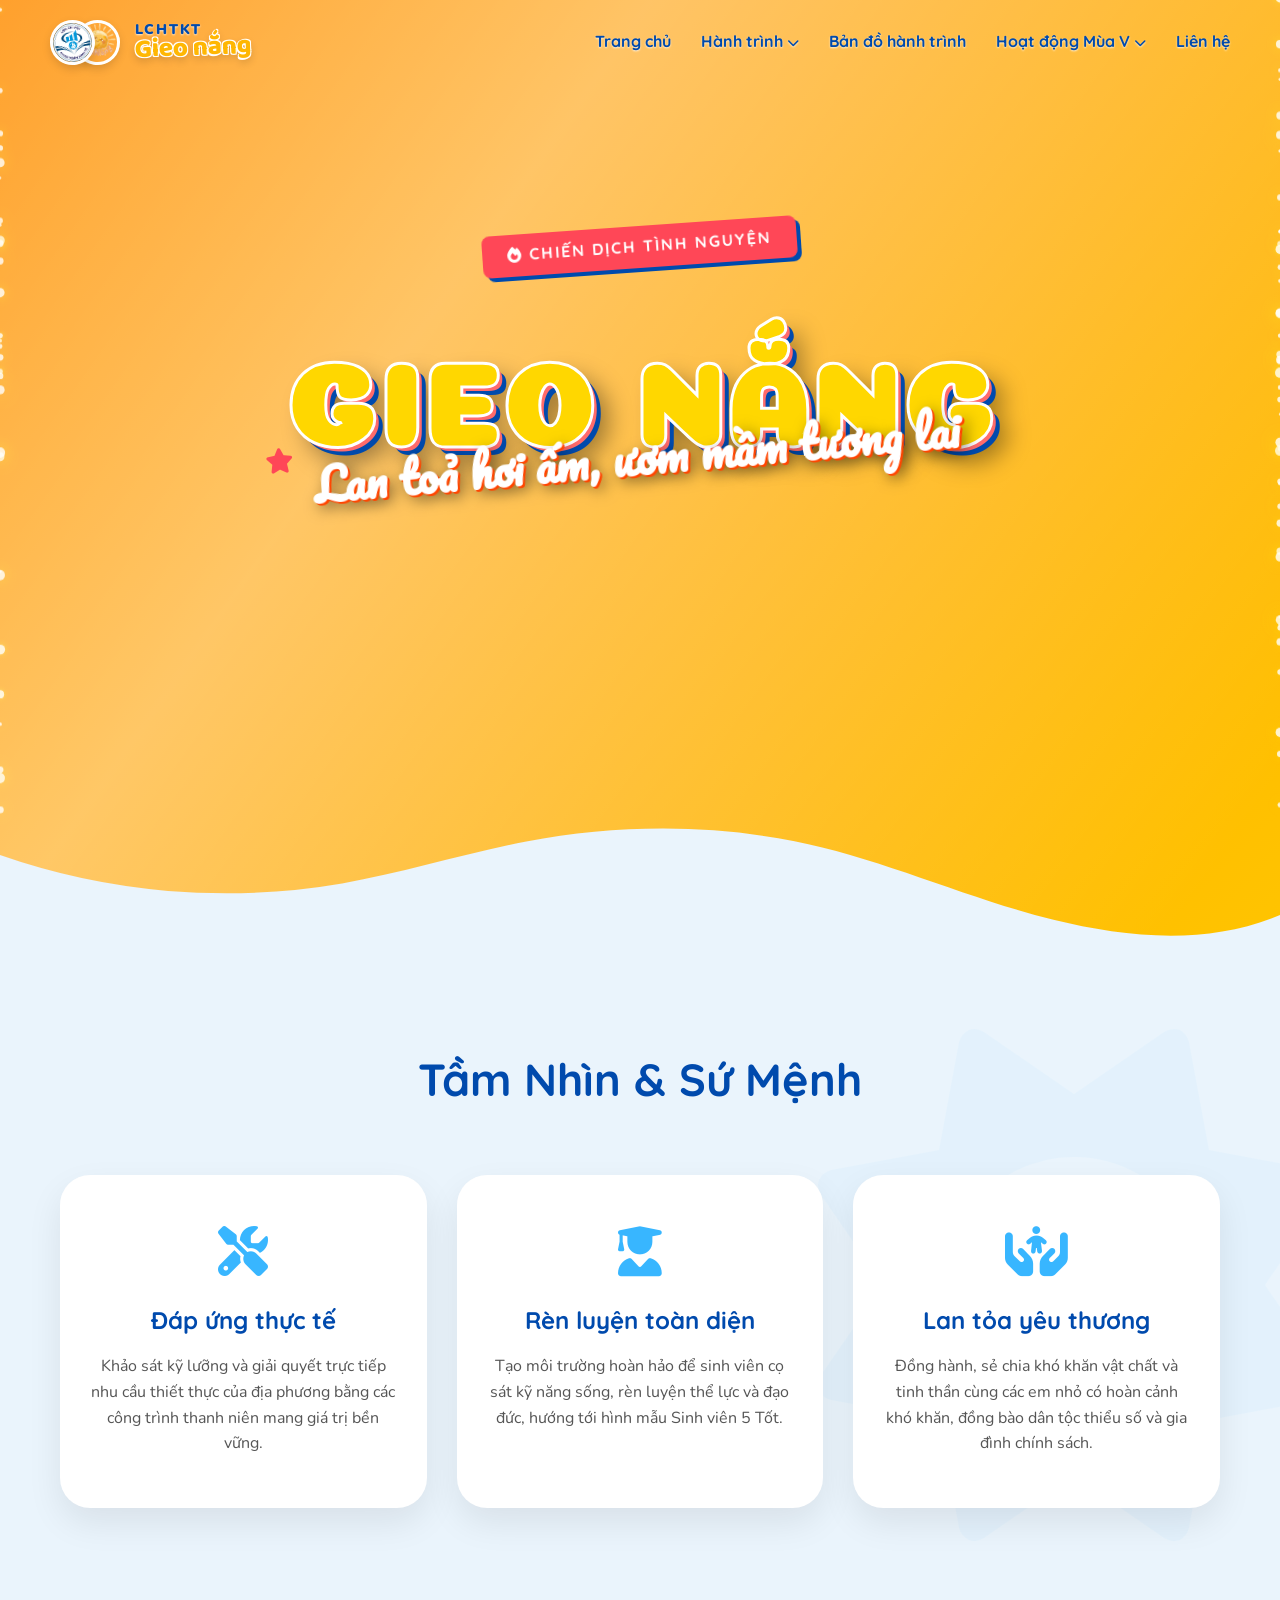
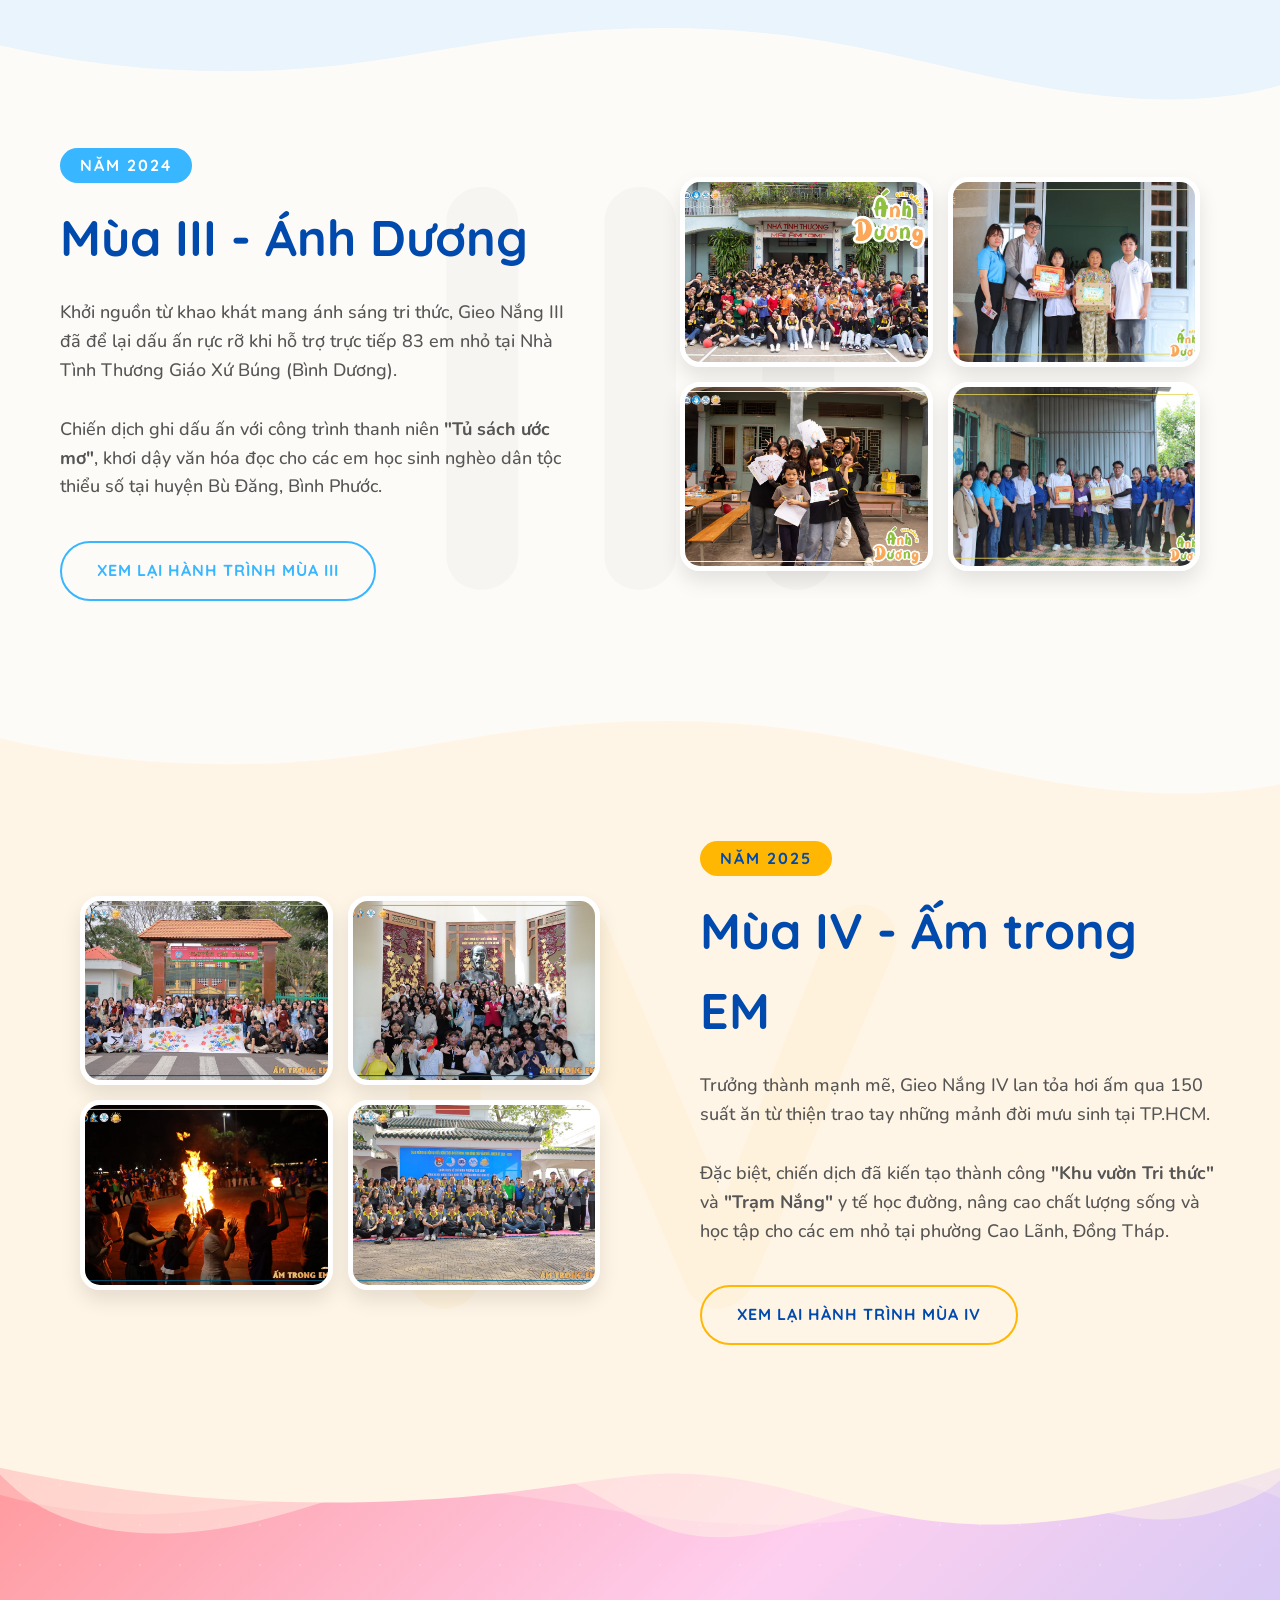
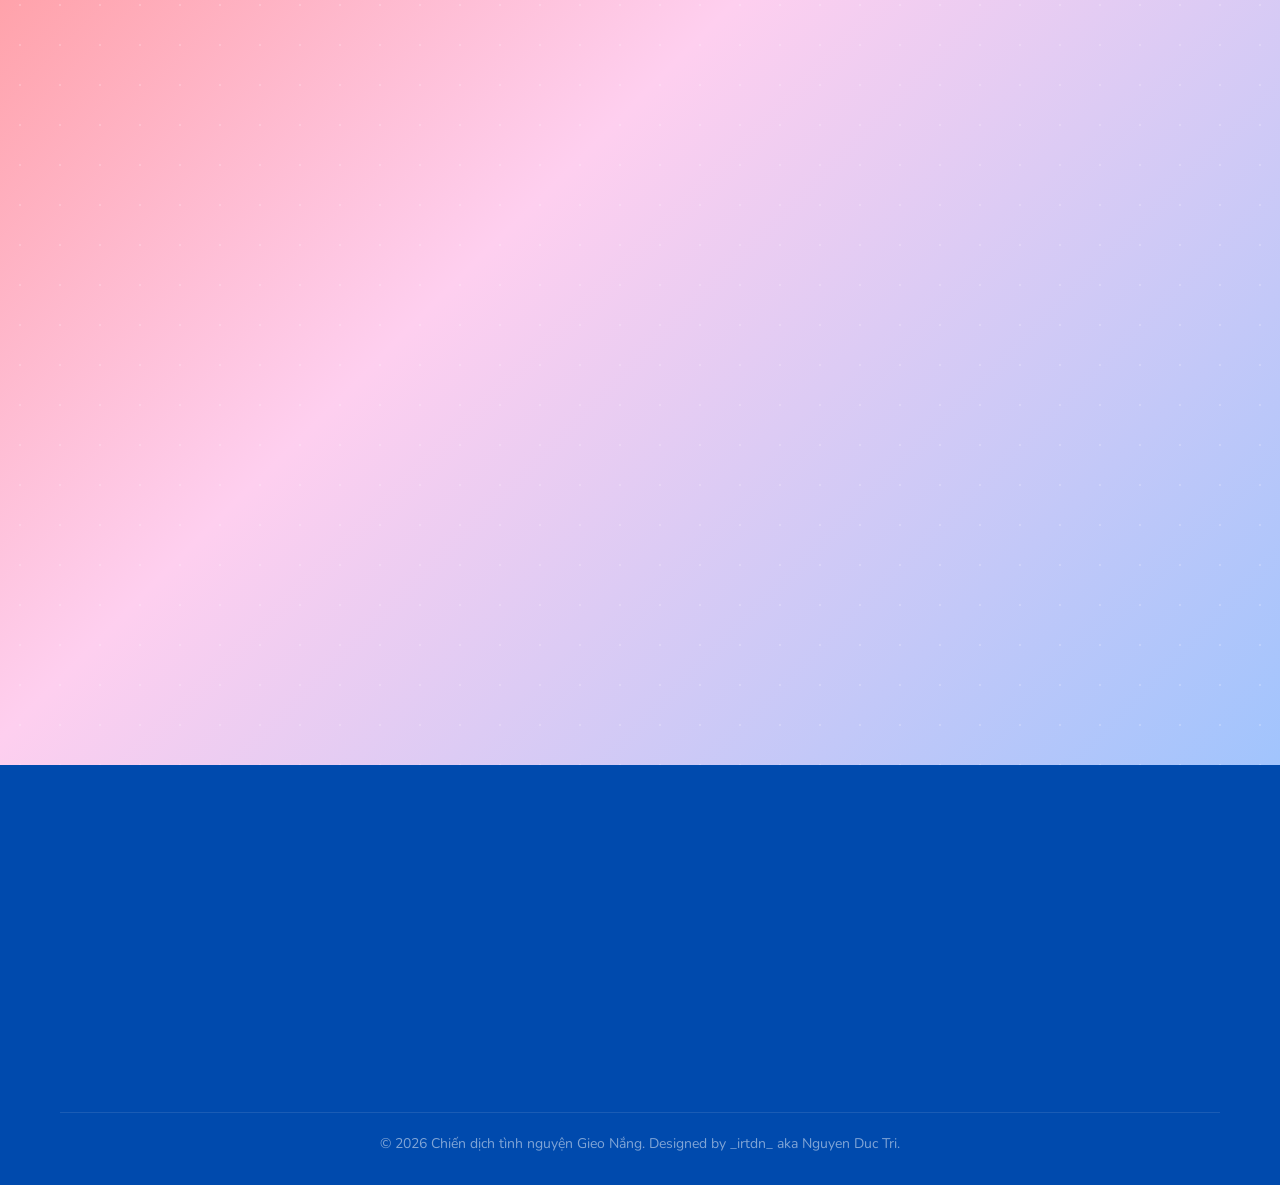
==== commit 49a02903: "Update index.html" ====
--- a/index.html
+++ b/index.html
@@ -13,15 +13,11 @@
     <link rel="stylesheet" href="https://cdnjs.cloudflare.com/ajax/libs/font-awesome/6.4.0/css/all.min.css">
     
     <link rel="stylesheet" href="style.css">
-    
-    <!-- Vercel Web Analytics -->
+</head>
     <script>
-      window.va = window.va || function () { 
-        (window.vaq = window.vaq || []).push(arguments); 
-      };
-    </script>
-    <script defer src="/_vercel/insights/script.js"></script>
-</head>
+  window.va = window.va || function () { (window.vaq = window.vaq || []).push(arguments); };
+</script>
+<script defer src="/_vercel/insights/script.js"></script>
 <body>
 
     <!-- NAVBAR LOGO KÉP -->
@@ -151,7 +147,7 @@
                 <span class="season-tag">Năm 2024</span>
                 <h2 class="font-title">Mùa III - Ánh Dương</h2>
                 <p>Khởi nguồn từ khao khát mang ánh sáng tri thức, Gieo Nắng III đã để lại dấu ấn rực rỡ khi hỗ trợ trực tiếp 83 em nhỏ tại Nhà Tình Thương Giáo Xứ Búng (Bình Dương).</p>
-                <p>Chiến dịch ghi dấu ấn với công trình thanh niên <b>"Tủ sách ước mơ"</b>, khơi dậy văn hóa đọc cho các em học sinh nghèo dân tộc thiểu số tại huyện Bù Đăng, Bình Ph��ớc.</p>
+                <p>Chiến dịch ghi dấu ấn với công trình thanh niên <b>"Tủ sách ước mơ"</b>, khơi dậy văn hóa đọc cho các em học sinh nghèo dân tộc thiểu số tại huyện Bù Đăng, Bình Phước.</p>
                 <a href="season3.html" class="btn btn-outline mt-10">Xem lại hành trình Mùa III</a>
             </div>
             
